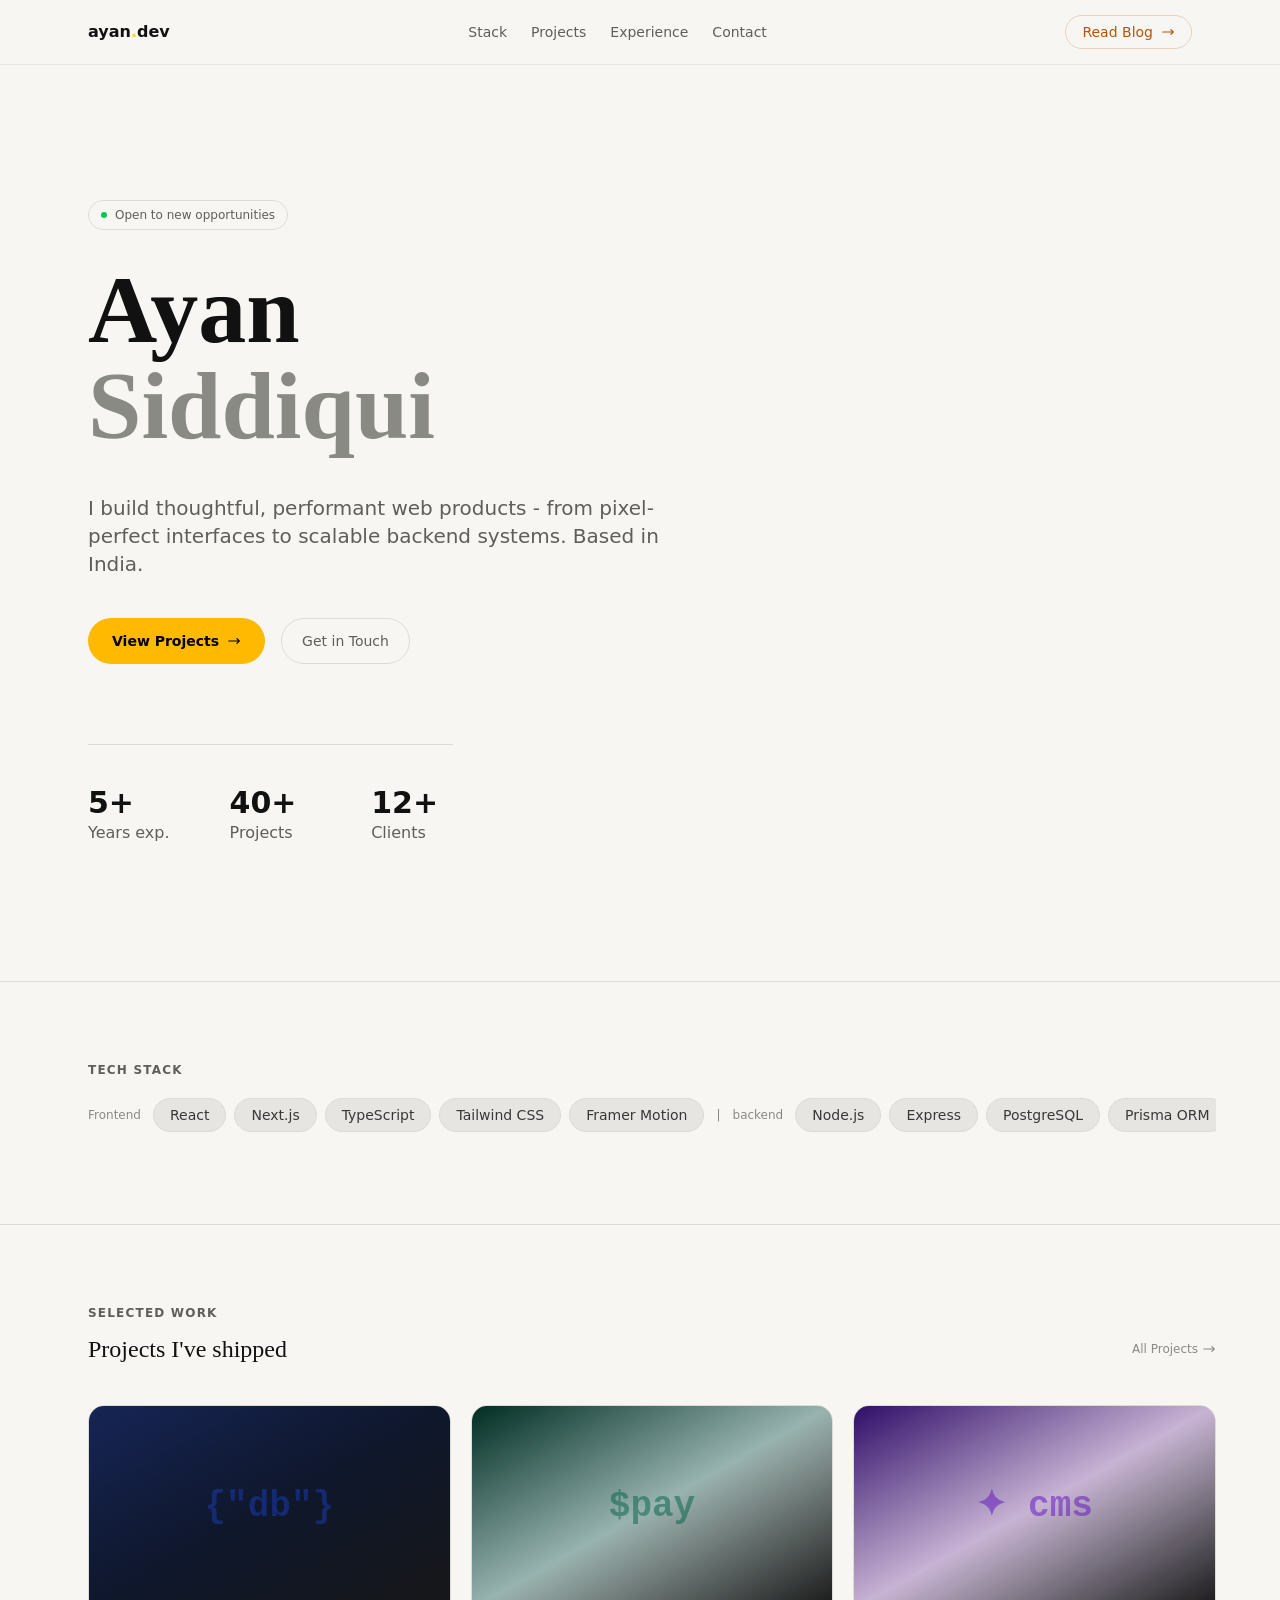
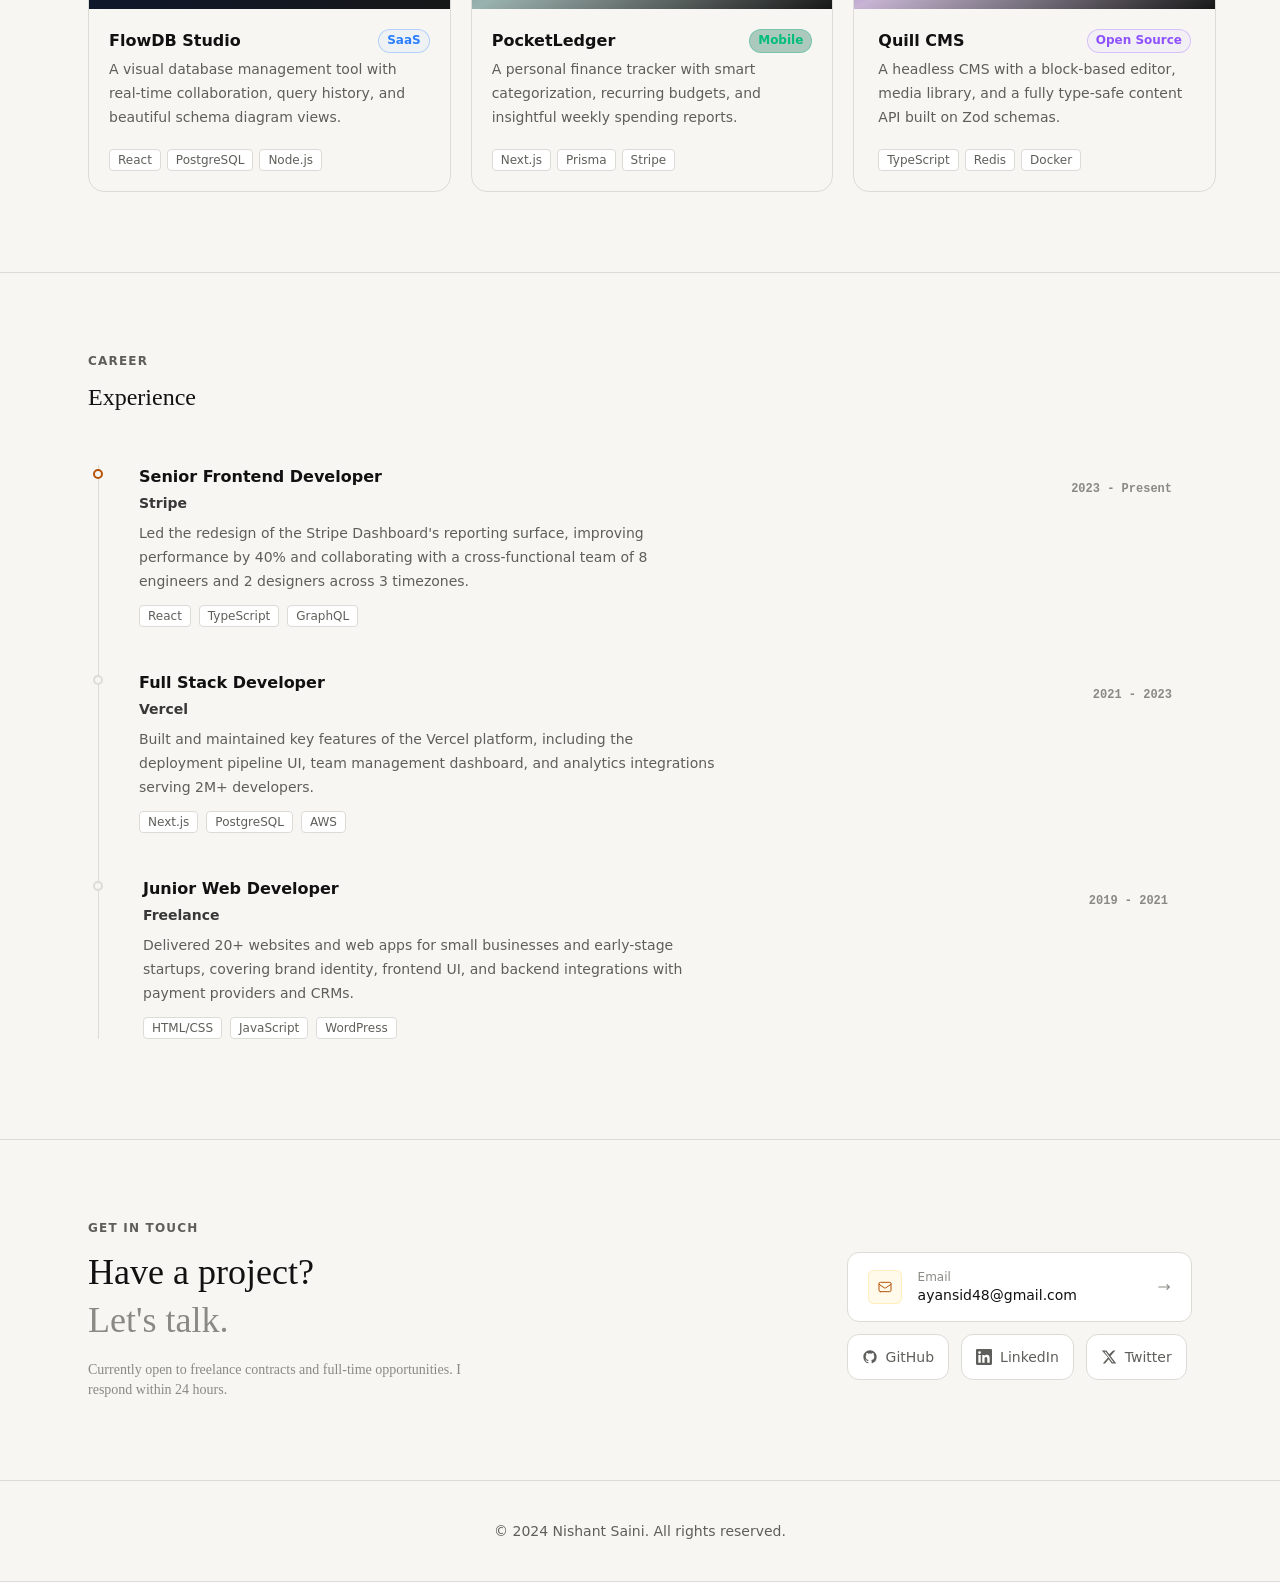
==== index.html @ 6f9b8482 "my first project" ====
<!DOCTYPE html>
<html lang="en">

<head>
    <meta charset="UTF-8">
    <meta name="viewport" content="width=device-width, initial-scale=1.0">
    <title>Ayan Siddiqui - Full Stack Developer</title>
    <link rel="stylesheet" href="output.css">
</head>

<body>
    <header class="border-b border-(--border-subtle) fixed inset-x-0 bg-(--navbar-bg) backdrop-blur-lg z-50">
        <nav class="flex justify-between max-w-6xl mx-auto px-6 items-center h-16">
            <a href="" class="font-bold flex justify-center">ayan<span class="text-amber-300">.</span>dev</a>
            <ul class="hidden md:flex gap-6 items-center text-sm text-(--text-3)">
                <a href="#TechStack" class="cursor-pointer hover:text-(--text-1) transition-all duration-200">Stack</a>
                <a href="#Projects" class="cursor-pointer hover:text-(--text-1) transition-all duration-200">Projects</a>
                <a href="#Experience" class="cursor-pointer hover:text-(--text-1) transition-all duration-200">Experience</a>
                <a href="#Contact" class="cursor-pointer hover:text-(--text-1) transition-all duration-200">Contact</a>
            </ul>
            <a href="blog.html"
                class="flex items-center gap-2 text-(--accent) border border-(--accent-border) px-4 py-1.5 text-sm rounded-full hover:bg-(--accent-dim) hover:border-(--accent) transition-all duration-200">Read
                Blog <svg class="w-3.5 h-3.5" fill="none" stroke="currentColor" viewBox="0 0 24 24">
                    <path stroke-linecap="round" stroke-linejoin="round" stroke-width="2"
                        d="M17 8l4 4m0 0l-4 4m4-4H3" />
                </svg>
            </a>
        </nav>
    </header>

    <section class="min-h-screen pt-16 flex justify-center items-center border-b border-(--border)">
        <div class="max-w-6xl mx-auto flex flex-col items-start w-full px-6 py-34">
            <div
                class="inline-flex items-center gap-2 border border-(--border) rounded-full text-xs px-3 py-1.5 text-(--text-3) mb-8 animate-fade-in-up">
                <span class="inline-block animate-pulse bg-green-500 h-1.5 w-1.5 rounded-full"></span>
                <p>Open to new opportunities</p>
            </div>
            <h1 class="font-serif text-6xl md:text-8xl lg:text-(7rem) mb-10 font-bold animate-fade-in-up-1">
                <p class="text-(--text-1)">Ayan</p>
                <p class="text-(--text-4)">Siddiqui</p>
            </h1>
            <p class="text-(--text-3) text-xl max-w-xl mb-10 animate-fade-in-up-1">I build thoughtful, performant web
                products - from
                pixel-perfect interfaces to scalable backend systems. Based in India.</p>

            <div class="flex gap-4 mb-20 animate-fade-in-up-2">
                <a href=""
                    class="text-black bg-amber-400 rounded-full px-6 py-3 text-sm font-semibold flex gap-2 items-center hover:bg-amber-300 transition-all duration-200">View
                    Projects
                    <svg class="w-3.5 h-3.5" fill="none" stroke="currentColor" viewBox="0 0 24 24">
                        <path stroke-linecap="round" stroke-linejoin="round" stroke-width="2"
                            d="M17 8l4 4m0 0l-4 4m4-4H3" />
                    </svg>
                </a>
                <a href=""
                    class="border border-(--border) text-(--text-3) text-sm px-5 py-3 rounded-full hover:border-white hover:text-(--text-1) transition-all duration-200 ">Get
                    in Touch</a>
            </div>
            <div class="border-t border-(--border) grid grid-cols-3 gap-15 pt-10 animate-fade-in-up-3">
                <div>
                    <p class="font-bold text-3xl ">5+</p>
                    <p class="text-(--text-3)">Years exp.</p>
                </div>
                <div>
                    <p class="font-bold text-3xl ">40+</p>
                    <p class="text-(--text-3)">Projects</p>
                </div>
                <div>
                    <p class="font-bold text-3xl ">12+</p>
                    <p class="text-(--text-3)">Clients</p>
                </div>
            </div>
        </div>
    </section>

    <section id="TechStack" class="py-20 border-b border-(--border)">
        <div class="max-w-6xl mx-auto px-6 overflow-x-auto">
            <p class="text-(--text-3) font-bold tracking-widest text-xs uppercase mb-5">Tech Stack</p>
            <div class="flex gap-3 items-center pb-3">
                <p class="text-xs text-(--text-4)">Frontend</p>
                <div class="flex items-center gap-3">
                    <ul class="flex gap-2 items-center">
                        <li
                            class="border border-(--border) px-4 py-1.5 rounded-full bg-(--border-subtle) text-sm text-(--text-2) hover:text-(--accent) hover:border-(--accent-border) transition-all duration-200 hover:cursor-default">
                            React</li>
                        <li
                            class="border border-(--border) px-4 py-1.5 rounded-full bg-(--border-subtle) text-sm text-(--text-2) hover:text-(--accent) hover:border-(--accent-border) transition-all duration-200 hover:cursor-default">
                            Next.js</li>
                        <li
                            class="border border-(--border) px-4 py-1.5 rounded-full bg-(--border-subtle) text-sm text-(--text-2) hover:text-(--accent) hover:border-(--accent-border) transition-all duration-200 hover:cursor-default">
                            TypeScript</li>
                        <li
                            class="border border-(--border) px-4 py-1.5 rounded-full bg-(--border-subtle) text-sm text-(--text-2) hover:text-(--accent) hover:border-(--accent-border) transition-all duration-200 hover:cursor-default text-nowrap">
                            Tailwind CSS</li>
                        <li
                            class="border border-(--border) px-4 py-1.5 rounded-full bg-(--border-subtle) text-sm text-(--text-2) hover:text-(--accent) hover:border-(--accent-border) transition-all duration-200 hover:cursor-default text-nowrap">
                            Framer Motion</li>
                    </ul>
                    <span class="text-xs text-(--text-4)">|</span>
                    <p class="text-xs text-(--text-4)">backend</p>
                    <ul class="flex gap-2 items-center">
                        <li
                            class="border border-(--border) px-4 py-1.5 rounded-full bg-(--border-subtle) text-sm text-(--text-2) hover:text-(--accent) hover:border-(--accent-border) transition-all duration-200 hover:cursor-default">
                            Node.js</li>
                        <li
                            class="border border-(--border) px-4 py-1.5 rounded-full bg-(--border-subtle) text-sm text-(--text-2) hover:text-(--accent) hover:border-(--accent-border) transition-all duration-200 hover:cursor-default">
                            Express</li>
                        <li
                            class="border border-(--border) px-4 py-1.5 rounded-full bg-(--border-subtle) text-sm text-(--text-2) hover:text-(--accent) hover:border-(--accent-border) transition-all duration-200 hover:cursor-default">
                            PostgreSQL</li>
                        <li
                            class="border border-(--border) px-4 py-1.5 rounded-full bg-(--border-subtle) text-sm text-(--text-2) hover:text-(--accent) hover:border-(--accent-border) transition-all duration-200 hover:cursor-default text-nowrap">
                            Prisma ORM</li>
                        <li
                            class="border border-(--border) px-4 py-1.5 rounded-full bg-(--border-subtle) text-sm text-(--text-2) hover:text-(--accent) hover:border-(--accent-border) transition-all duration-200 hover:cursor-default">
                            Redis</li>
                    </ul>
                    <span class="text-xs text-(--text-4)">|</span>
                    <p class="text-xs text-(--text-4)">DevOps</p>
                    <ul class="flex gap-2 items-center">
                        <li
                            class="border border-(--border) px-4 py-1.5 rounded-full bg-(--border-subtle) text-sm text-(--text-2) hover:text-(--accent) hover:border-(--accent-border) transition-all duration-200 hover:cursor-default">
                            Docker</li>
                        <li
                            class="border border-(--border) px-4 py-1.5 rounded-full bg-(--border-subtle) text-sm text-(--text-2) hover:text-(--accent) hover:border-(--accent-border) transition-all duration-200 hover:cursor-default">
                            AWS</li>
                        <li
                            class="border border-(--border) px-4 py-1.5 rounded-full bg-(--border-subtle) text-sm text-(--text-2) hover:text-(--accent) hover:border-(--accent-border) transition-all duration-200 hover:cursor-default">
                            Vercel</li>
                        <li
                            class="border border-(--border) px-4 py-1.5 rounded-full bg-(--border-subtle) text-sm text-(--text-2) hover:text-(--accent) hover:border-(--accent-border) transition-all duration-200 hover:cursor-default text-nowrap">
                            GitHub CI/CD</li>
                    </ul>
                </div>
            </div>
        </div>
    </section>

    <section id="Projects" class="py-20 border-b border-(--border)">
        <div class="max-w-6xl mx-auto pl-6">
            <h2 class="uppercase text-(--text-3) tracking-widest text-xs font-bold mb-3">Selected Work</h2>
            <div class="flex mb-10 justify-between">
                <p class="font-serif text-2xl">Projects I've shipped</p>
                <a href=""
                    class="flex justify-center items-center gap-1 text-xs text-(--text-4) hover:text-(--accent) transition-all duration-200">All
                    Projects <svg class="w-3.5 h-3.5" fill="none" stroke="currentColor" viewBox="0 0 24 24">
                        <path stroke-linecap="round" stroke-linejoin="round" stroke-width="2"
                            d="M17 8l4 4m0 0l-4 4m4-4H3" />
                    </svg></a>
            </div>
            <div class="grid grid-cols-1 gap-5 md:grid-cols-2 lg:grid-cols-3">
                <article
                    class="border border-(--border) rounded-2xl overflow-hidden group bg-white/2 hover:-translate-y-1.5 transition-all duration-300 hover:border-white/50">
                    <div
                        class="aspect-video flex items-center justify-center text-4xl font-mono bg-linear-to-br from-blue-950 via-slate-900 to-neutral-900 relative">
                        <p class="text-blue-800/50 font-extrabold ">{"db"}</p>
                        <div
                            class="absolute flex items-center justify-center text-nowrap bg-black/0 inset-0 group-hover:bg-black/20 transition-all duration-300">
                            <p
                                class="absolute opacity-0 group-hover:opacity-100 font-sans border border-white/20  rounded-full px-3 py-1.5 text-sm flex items-center justify-center bg-white/10 backdrop-blur-lg transition-all duration-300">
                                View Projects <svg class="w-3.5 h-3.5" fill="none" stroke="currentColor"
                                    viewBox="0 0 24 24">
                                    <path stroke-linecap="round" stroke-linejoin="round" stroke-width="2"
                                        d="M17 8l4 4m0 0l-4 4m4-4H3" />
                                </svg>

                            </p>
                        </div>
                    </div>
                    <div class="px-5 ">
                        <div class="flex justify-between mt-5 mb-1">
                            <h3 class="font-semibold justify-center">FlowDB Studio</h3>
                            <p
                                class="text-xs border border-blue-500/30 rounded-full bg-blue-300/8 text-blue-500 font-semibold px-2 py-0.5 ">
                                SaaS</p>
                        </div>
                        <p class="text-(--text-3) text-sm leading-6">A visual database management tool with real-time
                            collaboration, query history, and beautiful schema diagram views.</p>
                        <div class="flex gap-1.5 mt-5 mb-5">
                            <p class="border border-(--border) text-xs px-2 py-0.5 rounded-sm text-(--text-3) bg-(--surface-solid)">React</p>
                            <p class="border border-(--border) text-xs px-2 py-0.5 rounded-sm text-(--text-3) bg-(--surface-solid)">
                                PostgreSQL</p>
                            <p class="border border-(--border) text-xs px-2 py-0.5 rounded-sm text-(--text-3) bg-(--surface-solid)">Node.js
                            </p>
                        </div>
                    </div>
                </article>

                <article
                    class="border border-(--border) rounded-2xl overflow-hidden group bg-white/2 hover:-translate-y-1.5 transition-all duration-300 hover:border-white/50">
                    <div
                        class="aspect-video flex items-center justify-center text-4xl font-mono bg-linear-to-br from-emerald-950 via-teal-900/40 to-neutral-900 relative">
                        <p class="text-emerald-800/50 font-extrabold ">$pay</p>
                        <div
                            class="absolute flex items-center justify-center text-nowrap bg-black/0 inset-0 group-hover:bg-black/20 transition-all duration-300">
                            <p
                                class="absolute opacity-0 group-hover:opacity-100 font-sans border border-white/20  rounded-full px-3 py-1.5 text-sm flex items-center justify-center bg-white/10 backdrop-blur-lg transition-all duration-300">
                                View Projects <svg class="w-3.5 h-3.5" fill="none" stroke="currentColor"
                                    viewBox="0 0 24 24">
                                    <path stroke-linecap="round" stroke-linejoin="round" stroke-width="2"
                                        d="M17 8l4 4m0 0l-4 4m4-4H3" />
                                </svg>

                            </p>
                        </div>
                    </div>
                    <div class="px-5 ">
                        <div class="flex justify-between mt-5 mb-1">
                            <h3 class="font-semibold">PocketLedger</h3>
                            <p
                                class="text-xs border border-emerald-500/30 rounded-full bg-emerald-800/30 text-emerald-500 font-semibold px-2 py-0.5 ">
                                Mobile</p>
                        </div>
                        <p class="text-(--text-3) text-sm leading-6">A personal finance tracker with smart
                            categorization, recurring budgets, and insightful weekly spending reports.</p>
                        <div class="flex gap-1.5 mt-5 mb-5">
                            <p class="border border-(--border) text-xs px-2 py-0.5 rounded-sm text-(--text-3) bg-(--surface-solid)">Next.js
                            </p>
                            <p class="border border-(--border) text-xs px-2 py-0.5 rounded-sm text-(--text-3) bg-(--surface-solid)">Prisma
                            </p>
                            <p class="border border-(--border) text-xs px-2 py-0.5 rounded-sm text-(--text-3) bg-(--surface-solid)">Stripe
                            </p>
                        </div>
                    </div>
                </article>

                <article
                    class="border border-(--border) rounded-2xl overflow-hidden group bg-white/2 hover:-translate-y-1.5 transition-all duration-300 hover:border-white/50">
                    <div
                        class="aspect-video flex items-center justify-center text-4xl font-mono bg-linear-to-br  from-violet-950 via-purple-900/30 to-neutral-900 relative">
                        <p class="text-violet-800/50 font-extrabold ">✦ cms</p>
                        <div
                            class="absolute flex items-center justify-center text-nowrap bg-black/0 inset-0 group-hover:bg-black/20 transition-all duration-300">
                            <p
                                class="absolute opacity-0 group-hover:opacity-100 font-sans border border-white/20  rounded-full px-3 py-1.5 text-sm flex items-center justify-center bg-white/10 backdrop-blur-lg transition-all duration-300">
                                View Projects <svg class="w-3.5 h-3.5" fill="none" stroke="currentColor"
                                    viewBox="0 0 24 24">
                                    <path stroke-linecap="round" stroke-linejoin="round" stroke-width="2"
                                        d="M17 8l4 4m0 0l-4 4m4-4H3" />
                                </svg>

                            </p>
                        </div>
                    </div>
                    <div class="px-6 ">
                        <div class="flex justify-between mt-5 mb-1">
                            <h3 class="font-semibold">Quill CMS</h3>
                            <p
                                class="text-xs border border-violet-500/30 rounded-full bg-violet-300/8 text-violet-500 font-semibold px-2 py-0.5 ">
                                Open Source</p>
                        </div>
                        <p class="text-(--text-3) text-sm leading-6">A headless CMS with a block-based editor, media
                            library, and a fully type-safe content API built on Zod schemas.</p>
                        <div class="flex gap-1.5 mt-5 mb-5">
                            <p class="border border-(--border) text-xs px-2 py-0.5 rounded-sm text-(--text-3) bg-(--surface-solid)">
                                TypeScript</p>
                            <p class="border border-(--border) text-xs px-2 py-0.5 rounded-sm text-(--text-3) bg-(--surface-solid)">Redis</p>
                            <p class="border border-(--border) text-xs px-2 py-0.5 rounded-sm text-(--text-3) bg-(--surface-solid)">Docker
                            </p>
                        </div>
                    </div>
                </article>
            </div>
        </div>
    </section>

    <section id="Experience" class="py-20 border-b border-(--border)">
        <div class="max-w-6xl mx-auto px-6 ">
            <h2 class="uppercase text-(--text-3) tracking-widest text-xs font-bold mb-3">Career</h2>
            <div class="mb-13">
                <p class="font-serif text-2xl">Experience</p>
            </div>
            <div class="border-l border-(--border) ml-2.5">
                <article class="mb-11 ">

                    <div class="relative">
                        <div
                            class="border-2 border-(--accent) rounded-full h-2.5 w-2.5 absolute -left-1.5 top-1 bg-(--surface)">
                        </div>
                        <div class="px-5 ml-5">
                            <div class="mt-5 mb-1 md:flex justify-between items-center">
                                <div>
                                    <h3 class="font-semibold justify-center mb-1">Senior Frontend Developer</h3>
                                    <p class="text-sm font-semibold mb-1 text-(--text-2)">Stripe</p>
                                </div>
                                <div class="flex justify-between">
                                    <p class="text-xs font-semibold text-(--text-4) font-mono mb-1">2023 - Present</p>
                                </div>
                            </div>
                            <p class="text-(--text-3) text-sm leading-6 max-w-xl">Led the redesign of the Stripe
                                Dashboard's
                                reporting surface, improving performance by 40% and collaborating with a
                                cross-functional
                                team of 8 engineers and 2 designers across 3 timezones.</p>
                            <div class="flex gap-2 mt-3 mb-5">
                                <p class="border border-(--border) text-xs px-2 py-0.5 rounded-sm text-(--text-3) bg-(--surface-solid)">React
                                </p>
                                <p class="border border-(--border) text-xs px-2 py-0.5 rounded-sm text-(--text-3) bg-(--surface-solid)">
                                    TypeScript</p>
                                <p class="border border-(--border) text-xs px-2 py-0.5 rounded-sm text-(--text-3) bg-(--surface-solid)">
                                    GraphQL
                                </p>
                            </div>
                        </div>
                    </div>
                </article>

                <article class="mb-11">
                    <div class="relative">
                        <div
                            class="border-2 border-(--border) rounded-full h-2.5 w-2.5 absolute -left-1.5 top-1 bg-(--surface)">
                        </div>
                        <div class="px-5 ml-5">
                            <div class="mt-5 mb-1 md:flex justify-between items-center">
                                <div>
                                    <h3 class="font-semibold mb-1">Full Stack Developer</h3>
                                    <p class="text-sm font-semibold mb-1 text-(--text-2)">Vercel</p>
                                </div>
                                <div class="flex justify-between">
                                    <p class="text-xs font-semibold text-(--text-4) font-mono mb-1">2021 - 2023</p>
                                </div>
                            </div>
                            <p class="text-(--text-3) text-sm leading-6 max-w-xl">Built and maintained key features of
                                the Vercel
                                platform, including the deployment pipeline UI, team management dashboard, and analytics
                                integrations serving 2M+ developers.</p>
                            <div class="flex gap-2 mt-3 mb-5">
                                <p class="border border-(--border) text-xs px-2 py-0.5 rounded-sm text-(--text-3) bg-(--surface-solid)">
                                    Next.js
                                </p>
                                <p class="border border-(--border) text-xs px-2 py-0.5 rounded-sm text-(--text-3) bg-(--surface-solid)">
                                    PostgreSQL</p>
                                <p class="border border-(--border) text-xs px-2 py-0.5 rounded-sm text-(--text-3) bg-(--surface-solid)">AWS
                                </p>
                            </div>
                        </div>
                    </div>
                </article>

                <article class="">

                    <div class="relative">
                        <div
                            class="border-2 border-(--border) rounded-full h-2.5 w-2.5 absolute -left-1.5 top-1 bg-(--surface)">
                        </div>
                        <div class="px-6 ml-5">
                            <div class="mt-5 mb-1 md:flex justify-between items-center">
                                <div>
                                    <h3 class="font-semibold mb-1">Junior Web Developer</h3>
                                    <p class="text-sm font-semibold mb-1 text-(--text-2)">Freelance</p>
                                </div>
                                <div>
                                    <p class="text-xs font-semibold text-(--text-4) font-mono mb-1">2019 - 2021</p>
                                </div>
                            </div>
                            <p class="text-(--text-3) text-sm leading-6 max-w-xl">Delivered 20+ websites and web apps
                                for small
                                businesses and early-stage startups, covering brand identity, frontend UI, and backend
                                integrations with payment providers and CRMs.</p>
                            <div class="flex gap-2 mt-3 mb-5">
                                <p class="border border-(--border) text-xs px-2 py-0.5 rounded-sm text-(--text-3) bg-(--surface-solid)">
                                    HTML/CSS
                                </p>
                                <p class="border border-(--border) text-xs px-2 py-0.5 rounded-sm text-(--text-3) bg-(--surface-solid)">
                                    JavaScript</p>
                                <p class="border border-(--border) text-xs px-2 py-0.5 rounded-sm text-(--text-3) bg-(--surface-solid)">
                                    WordPress
                                </p>
                            </div>
                        </div>
                    </div>
                </article>
            </div>
        </div>
    </section>

    <footer id="Contact" class="pt-20 pb-7 border-b border-(--border)">
        <div class="max-w-6xl mx-auto px-6 ">
            <h2 class="uppercase text-(--text-3) tracking-widest text-xs font-bold mb-4">Get In Touch</h2>
            <div class="max-w-full md:flex justify-between">
                <div class="mb-13 font-serif text-4xl">
                    <p class="mb-2">Have a project?</p>
                    <p class="text-(--text-4) mb-5">Let's talk.</p>
                    <p class="text-(--text-4) text-sm max-w-sm">Currently open to freelance contracts and full-time
                        opportunities. I respond within 24 hours.</p>
                </div>
                <div>
                    <div
                        class="border border-(--border) inline-block px-5 py-4 rounded-xl hover:cursor-pointer hover:border-(--text-1) group transition-all duration-200 bg-(--surface-solid)">
                        <div class="flex items-center gap-4">
                            <div class="border border-amber-400/20 p-2 rounded-md bg-amber-300/10">
                                <svg class="w-4 h-4 text-(--accent)" fill="none" stroke="currentColor"
                                    viewBox="0 0 24 24">
                                    <path stroke-linecap="round" stroke-linejoin="round" stroke-width="1.5"
                                        d="M3 8l7.89 5.26a2 2 0 002.22 0L21 8M5 19h14a2 2 0 002-2V7a2 2 0 00-2-2H5a2 2 0 00-2 2v10a2 2 0 002 2z" />
                                </svg>

                            </div>
                            <div class="flex gap-20 items-center ">
                                <a href="mailto:ayansid48@gmail.com" class="text-xs text-(--text-4)">Email <p
                                        class=" text-sm group-hover:text-(--accent) transition-all duration-200 text-(--text-1)">
                                        ayansid48@gmail.com </p></a>
                                <p class="group-hover:translate-x-1 transition-all duration-200 text-(--text-4)"><svg
                                        class="w-3.5 h-3.5" fill="none" stroke="currentColor" viewBox="0 0 24 24">
                                        <path stroke-linecap="round" stroke-linejoin="round" stroke-width="2"
                                            d="M17 8l4 4m0 0l-4 4m4-4H3" />
                                    </svg></p>

                            </div>
                        </div>
                    </div>
                    <div class="text-(--text-3) flex gap-3 mt-3">
                        <a href=""
                            class="flex items-center gap-2 border border-(--border) px-3.5 py-3 rounded-xl hover:border-(--text-1) hover:text-(--text-1) text-sm transition-all duration-200 bg-(--surface-solid)"><svg
                                class="w-4 h-4" fill="currentColor" viewBox="0 0 24 24">
                                <path
                                    d="M12 2C6.477 2 2 6.484 2 12.017c0 4.425 2.865 8.18 6.839 9.504.5.092.682-.217.682-.483 0-.237-.008-.868-.013-1.703-2.782.605-3.369-1.343-3.369-1.343-.454-1.158-1.11-1.466-1.11-1.466-.908-.62.069-.608.069-.608 1.003.07 1.531 1.032 1.531 1.032.892 1.53 2.341 1.088 2.91.832.092-.647.35-1.088.636-1.338-2.22-.253-4.555-1.113-4.555-4.951 0-1.093.39-1.988 1.029-2.688-.103-.253-.446-1.272.098-2.65 0 0 .84-.27 2.75 1.026A9.564 9.564 0 0112 6.844c.85.004 1.705.115 2.504.337 1.909-1.296 2.747-1.027 2.747-1.027.546 1.379.202 2.398.1 2.651.64.7 1.028 1.595 1.028 2.688 0 3.848-2.339 4.695-4.566 4.942.359.31.678.921.678 1.856 0 1.338-.012 2.419-.012 2.747 0 .268.18.58.688.482A10.019 10.019 0 0022 12.017C22 6.484 17.522 2 12 2z" />
                            </svg>GitHub</a>
                        <a href=""
                            class="flex items-center gap-2 border border-(--border) px-3.5 py-3 rounded-xl hover:border-(--text-1) hover:text-(--text-1) text-sm transition-all duration-200 bg-(--surface-solid)"><svg
                                class="w-4 h-4" fill="currentColor" viewBox="0 0 24 24">
                                <path
                                    d="M20.447 20.452h-3.554v-5.569c0-1.328-.027-3.037-1.852-3.037-1.853 0-2.136 1.445-2.136 2.939v5.667H9.351V9h3.414v1.561h.046c.477-.9 1.637-1.85 3.37-1.85 3.601 0 4.267 2.37 4.267 5.455v6.286zM5.337 7.433a2.062 2.062 0 01-2.063-2.065 2.064 2.064 0 112.063 2.065zm1.782 13.019H3.555V9h3.564v11.452zM22.225 0H1.771C.792 0 0 .774 0 1.729v20.542C0 23.227.792 24 1.771 24h20.451C23.2 24 24 23.227 24 22.271V1.729C24 .774 23.2 0 22.222 0h.003z" />
                            </svg>LinkedIn</a>
                        <a href=""
                            class="flex items-center gap-2 border border-(--border) px-3.5 py-3 rounded-xl hover:border-(--text-1) hover:text-(--text-1) text-sm transition-all duration-200 bg-(--surface-solid)"><svg
                                class="w-4 h-4" fill="currentColor" viewBox="0 0 24 24">
                                <path
                                    d="M18.244 2.25h3.308l-7.227 8.26 8.502 11.24H16.17l-4.714-6.231-5.401 6.231H2.736l7.73-8.835L1.254 2.25H8.08l4.259 5.63 5.905-5.63zm-1.161 17.52h1.833L7.084 4.126H5.117z" />
                            </svg>Twitter</a>
                    </div>
                </div>
            </div>
        </div>
    </footer>

    <section class="py-10 border-b border-(--border) text-sm text-(--text-3)">
        <p class=" flex items-center justify-center">© 2024 Nishant Saini. All rights reserved.</p>
    </section>
</body>

</html>
---- output.css ----
/*! tailwindcss v4.3.3 | MIT License | https://tailwindcss.com */
@layer properties;
@layer theme, base, components, utilities;
@layer theme {
  :root, :host {
    --font-sans: 'Inter', ui-sans-serif, system-ui, sans-serif;
    --font-serif: 'Playfair Display', ui-serif, Georgia, serif;
    --font-mono: 'JetBrains Mono', ui-monospace, 'Courier New', monospace;
    --color-red-400: oklch(70.4% 0.191 22.216);
    --color-amber-300: oklch(87.9% 0.169 91.605);
    --color-amber-400: oklch(82.8% 0.189 84.429);
    --color-yellow-400: oklch(85.2% 0.199 91.936);
    --color-green-400: oklch(79.2% 0.209 151.711);
    --color-green-500: oklch(72.3% 0.219 149.579);
    --color-emerald-500: oklch(69.6% 0.17 162.48);
    --color-emerald-800: oklch(43.2% 0.095 166.913);
    --color-emerald-950: oklch(26.2% 0.051 172.552);
    --color-teal-900: oklch(38.6% 0.063 188.416);
    --color-blue-300: oklch(80.9% 0.105 251.813);
    --color-blue-400: oklch(70.7% 0.165 254.624);
    --color-blue-500: oklch(62.3% 0.214 259.815);
    --color-blue-800: oklch(42.4% 0.199 265.638);
    --color-blue-950: oklch(28.2% 0.091 267.935);
    --color-violet-300: oklch(81.1% 0.111 293.571);
    --color-violet-500: oklch(60.6% 0.25 292.717);
    --color-violet-800: oklch(43.2% 0.232 292.759);
    --color-violet-950: oklch(28.3% 0.141 291.089);
    --color-purple-400: oklch(71.4% 0.203 305.504);
    --color-purple-900: oklch(38.1% 0.176 304.987);
    --color-slate-900: oklch(20.8% 0.042 265.755);
    --color-neutral-900: oklch(20.5% 0 none);
    --color-black: #000;
    --color-white: #fff;
    --spacing: 0.25rem;
    --container-sm: 24rem;
    --container-xl: 36rem;
    --container-2xl: 42rem;
    --container-6xl: 72rem;
    --text-xs: 0.75rem;
    --text-xs--line-height: calc(1 / 0.75);
    --text-sm: 0.875rem;
    --text-sm--line-height: calc(1.25 / 0.875);
    --text-lg: 1.125rem;
    --text-lg--line-height: calc(1.75 / 1.125);
    --text-xl: 1.25rem;
    --text-xl--line-height: calc(1.75 / 1.25);
    --text-2xl: 1.5rem;
    --text-2xl--line-height: calc(2 / 1.5);
    --text-3xl: 1.875rem;
    --text-3xl--line-height: calc(2.25 / 1.875);
    --text-4xl: 2.25rem;
    --text-4xl--line-height: calc(2.5 / 2.25);
    --text-5xl: 3rem;
    --text-5xl--line-height: 1;
    --text-6xl: 3.75rem;
    --text-6xl--line-height: 1;
    --text-8xl: 6rem;
    --text-8xl--line-height: 1;
    --font-weight-extralight: 200;
    --font-weight-semibold: 600;
    --font-weight-bold: 700;
    --font-weight-extrabold: 800;
    --tracking-tight: -0.025em;
    --tracking-widest: 0.1em;
    --radius-sm: 0.25rem;
    --radius-md: 0.375rem;
    --radius-lg: 0.5rem;
    --radius-xl: 0.75rem;
    --radius-2xl: 1rem;
    --animate-pulse: pulse 2s cubic-bezier(0.4, 0, 0.6, 1) infinite;
    --blur-lg: 16px;
    --aspect-video: 16 / 9;
    --default-transition-duration: 150ms;
    --default-transition-timing-function: cubic-bezier(0.4, 0, 0.2, 1);
    --default-font-family: var(--font-sans);
    --default-mono-font-family: var(--font-mono);
  }
}
@layer base {
  *, ::after, ::before, ::backdrop, ::file-selector-button {
    box-sizing: border-box;
    margin: 0;
    padding: 0;
    border: 0 solid;
  }
  html, :host {
    line-height: 1.5;
    -webkit-text-size-adjust: 100%;
    tab-size: 4;
    font-family: var(--default-font-family, -apple-system, BlinkMacSystemFont, "Segoe UI", Roboto, "Helvetica Neue", "Noto Sans", Arial, sans-serif, "Apple Color Emoji", "Segoe UI Emoji", "Segoe UI Symbol", "Noto Color Emoji");
    font-feature-settings: var(--default-font-feature-settings, normal);
    font-variation-settings: var(--default-font-variation-settings, normal);
    -webkit-tap-highlight-color: transparent;
  }
  hr {
    height: 0;
    color: inherit;
    border-top-width: 1px;
  }
  abbr:where([title]) {
    -webkit-text-decoration: underline dotted;
    text-decoration: underline dotted;
  }
  h1, h2, h3, h4, h5, h6 {
    font-size: inherit;
    font-weight: inherit;
  }
  a {
    color: inherit;
    -webkit-text-decoration: inherit;
    text-decoration: inherit;
  }
  b, strong {
    font-weight: bolder;
  }
  code, kbd, samp, pre {
    font-family: var(--default-mono-font-family, ui-monospace, SFMono-Regular, Menlo, Monaco, Consolas, "Liberation Mono", "Courier New", monospace);
    font-feature-settings: var(--default-mono-font-feature-settings, normal);
    font-variation-settings: var(--default-mono-font-variation-settings, normal);
    font-size: 1em;
  }
  small {
    font-size: 80%;
  }
  sub, sup {
    font-size: 75%;
    line-height: 0;
    position: relative;
    vertical-align: baseline;
  }
  sub {
    bottom: -0.25em;
  }
  sup {
    top: -0.5em;
  }
  table {
    text-indent: 0;
    border-color: inherit;
    border-collapse: collapse;
  }
  :-moz-focusring:where(:not(iframe)) {
    outline: auto;
  }
  progress {
    vertical-align: baseline;
  }
  summary {
    display: list-item;
  }
  ol, ul, menu {
    list-style: none;
  }
  img, svg, video, canvas, audio, iframe, embed, object {
    display: block;
    vertical-align: middle;
  }
  img, video {
    max-width: 100%;
    height: auto;
  }
  button, input, select, optgroup, textarea, ::file-selector-button {
    font: inherit;
    font-feature-settings: inherit;
    font-variation-settings: inherit;
    letter-spacing: inherit;
    color: inherit;
    border-radius: 0;
    background-color: transparent;
    opacity: 1;
  }
  :where(select:is([multiple], [size])) optgroup {
    font-weight: bolder;
  }
  :where(select:is([multiple], [size])) optgroup option {
    padding-inline-start: 20px;
  }
  ::file-selector-button {
    margin-inline-end: 4px;
  }
  ::placeholder {
    opacity: 1;
  }
  @supports (not (-webkit-appearance: -apple-pay-button))  or (contain-intrinsic-size: 1px) {
    ::placeholder {
      color: currentcolor;
      @supports (color: color-mix(in lab, red, red)) {
        color: color-mix(in oklab, currentcolor 50%, transparent);
      }
    }
  }
  textarea {
    resize: vertical;
  }
  ::-webkit-search-decoration {
    -webkit-appearance: none;
  }
  ::-webkit-date-and-time-value {
    min-height: 1lh;
    text-align: inherit;
  }
  ::-webkit-datetime-edit {
    display: inline-flex;
  }
  ::-webkit-datetime-edit-fields-wrapper {
    padding: 0;
  }
  ::-webkit-datetime-edit, ::-webkit-datetime-edit-year-field, ::-webkit-datetime-edit-month-field, ::-webkit-datetime-edit-day-field, ::-webkit-datetime-edit-hour-field, ::-webkit-datetime-edit-minute-field, ::-webkit-datetime-edit-second-field, ::-webkit-datetime-edit-millisecond-field, ::-webkit-datetime-edit-meridiem-field {
    padding-block: 0;
  }
  ::-webkit-calendar-picker-indicator {
    line-height: 1;
  }
  :-moz-ui-invalid {
    box-shadow: none;
  }
  button, input:where([type="button"], [type="reset"], [type="submit"]), ::file-selector-button {
    appearance: button;
  }
  ::-webkit-inner-spin-button, ::-webkit-outer-spin-button {
    height: auto;
  }
  [hidden]:where(:not([hidden="until-found"])) {
    display: none !important;
  }
}
@layer utilities {
  .absolute {
    position: absolute;
  }
  .fixed {
    position: fixed;
  }
  .relative {
    position: relative;
  }
  .static {
    position: static;
  }
  .sticky {
    position: sticky;
  }
  .inset-0 {
    inset: 0px;
  }
  .inset-x-0 {
    inset-inline: 0px;
  }
  .top-1 {
    top: var(--spacing);
  }
  .top-24 {
    top: calc(var(--spacing) * 24);
  }
  .-left-1\.5 {
    left: calc(var(--spacing) * -1.5);
  }
  .z-50 {
    z-index: 50;
  }
  .container {
    width: 100%;
    @media (width >= 40rem) {
      max-width: 40rem;
    }
    @media (width >= 48rem) {
      max-width: 48rem;
    }
    @media (width >= 64rem) {
      max-width: 64rem;
    }
    @media (width >= 80rem) {
      max-width: 80rem;
    }
    @media (width >= 96rem) {
      max-width: 96rem;
    }
  }
  .mx-auto {
    margin-inline: auto;
  }
  .mt-1 {
    margin-top: var(--spacing);
  }
  .mt-3 {
    margin-top: calc(var(--spacing) * 3);
  }
  .mt-4 {
    margin-top: calc(var(--spacing) * 4);
  }
  .mt-5 {
    margin-top: calc(var(--spacing) * 5);
  }
  .mt-7 {
    margin-top: calc(var(--spacing) * 7);
  }
  .mt-8 {
    margin-top: calc(var(--spacing) * 8);
  }
  .mt-12 {
    margin-top: calc(var(--spacing) * 12);
  }
  .mt-15 {
    margin-top: calc(var(--spacing) * 15);
  }
  .mb-1 {
    margin-bottom: var(--spacing);
  }
  .mb-2 {
    margin-bottom: calc(var(--spacing) * 2);
  }
  .mb-3 {
    margin-bottom: calc(var(--spacing) * 3);
  }
  .mb-4 {
    margin-bottom: calc(var(--spacing) * 4);
  }
  .mb-5 {
    margin-bottom: calc(var(--spacing) * 5);
  }
  .mb-8 {
    margin-bottom: calc(var(--spacing) * 8);
  }
  .mb-10 {
    margin-bottom: calc(var(--spacing) * 10);
  }
  .mb-11 {
    margin-bottom: calc(var(--spacing) * 11);
  }
  .mb-12 {
    margin-bottom: calc(var(--spacing) * 12);
  }
  .mb-13 {
    margin-bottom: calc(var(--spacing) * 13);
  }
  .mb-20 {
    margin-bottom: calc(var(--spacing) * 20);
  }
  .ml-2\.5 {
    margin-left: calc(var(--spacing) * 2.5);
  }
  .ml-5 {
    margin-left: calc(var(--spacing) * 5);
  }
  .ml-6 {
    margin-left: calc(var(--spacing) * 6);
  }
  .block {
    display: block;
  }
  .contents {
    display: contents;
  }
  .flex {
    display: flex;
  }
  .grid {
    display: grid;
  }
  .hidden {
    display: none;
  }
  .inline-block {
    display: inline-block;
  }
  .inline-flex {
    display: inline-flex;
  }
  .aspect-video {
    aspect-ratio: var(--aspect-video);
  }
  .h-1 {
    height: var(--spacing);
  }
  .h-1\.5 {
    height: calc(var(--spacing) * 1.5);
  }
  .h-2 {
    height: calc(var(--spacing) * 2);
  }
  .h-2\.5 {
    height: calc(var(--spacing) * 2.5);
  }
  .h-3\.5 {
    height: calc(var(--spacing) * 3.5);
  }
  .h-4 {
    height: calc(var(--spacing) * 4);
  }
  .h-16 {
    height: calc(var(--spacing) * 16);
  }
  .max-h-max {
    max-height: max-content;
  }
  .min-h-screen {
    min-height: 100vh;
  }
  .w-1 {
    width: var(--spacing);
  }
  .w-1\.5 {
    width: calc(var(--spacing) * 1.5);
  }
  .w-2 {
    width: calc(var(--spacing) * 2);
  }
  .w-2\.5 {
    width: calc(var(--spacing) * 2.5);
  }
  .w-3\.5 {
    width: calc(var(--spacing) * 3.5);
  }
  .w-4 {
    width: calc(var(--spacing) * 4);
  }
  .w-full {
    width: 100%;
  }
  .max-w-2xl {
    max-width: var(--container-2xl);
  }
  .max-w-6xl {
    max-width: var(--container-6xl);
  }
  .max-w-full {
    max-width: 100%;
  }
  .max-w-sm {
    max-width: var(--container-sm);
  }
  .max-w-xl {
    max-width: var(--container-xl);
  }
  .flex-1 {
    flex: 1;
  }
  .rotate-180 {
    rotate: 180deg;
  }
  .animate-pulse {
    animation: var(--animate-pulse);
  }
  .cursor-pointer {
    cursor: pointer;
  }
  .grid-cols-1 {
    grid-template-columns: repeat(1, minmax(0, 1fr));
  }
  .grid-cols-3 {
    grid-template-columns: repeat(3, minmax(0, 1fr));
  }
  .flex-col {
    flex-direction: column;
  }
  .items-center {
    align-items: center;
  }
  .items-start {
    align-items: flex-start;
  }
  .justify-between {
    justify-content: space-between;
  }
  .justify-center {
    justify-content: center;
  }
  .gap-1 {
    gap: var(--spacing);
  }
  .gap-1\.5 {
    gap: calc(var(--spacing) * 1.5);
  }
  .gap-2 {
    gap: calc(var(--spacing) * 2);
  }
  .gap-3 {
    gap: calc(var(--spacing) * 3);
  }
  .gap-4 {
    gap: calc(var(--spacing) * 4);
  }
  .gap-5 {
    gap: calc(var(--spacing) * 5);
  }
  .gap-6 {
    gap: calc(var(--spacing) * 6);
  }
  .gap-15 {
    gap: calc(var(--spacing) * 15);
  }
  .gap-20 {
    gap: calc(var(--spacing) * 20);
  }
  .gap-31 {
    gap: calc(var(--spacing) * 31);
  }
  .overflow-hidden {
    overflow: hidden;
  }
  .overflow-x-auto {
    overflow-x: auto;
  }
  .rounded-2xl {
    border-radius: var(--radius-2xl);
  }
  .rounded-full {
    border-radius: calc(infinity * 1px);
  }
  .rounded-lg {
    border-radius: var(--radius-lg);
  }
  .rounded-md {
    border-radius: var(--radius-md);
  }
  .rounded-sm {
    border-radius: var(--radius-sm);
  }
  .rounded-xl {
    border-radius: var(--radius-xl);
  }
  .border {
    border-style: var(--tw-border-style);
    border-width: 1px;
  }
  .border-2 {
    border-style: var(--tw-border-style);
    border-width: 2px;
  }
  .border-t {
    border-top-style: var(--tw-border-style);
    border-top-width: 1px;
  }
  .border-b {
    border-bottom-style: var(--tw-border-style);
    border-bottom-width: 1px;
  }
  .border-l {
    border-left-style: var(--tw-border-style);
    border-left-width: 1px;
  }
  .border-l-2 {
    border-left-style: var(--tw-border-style);
    border-left-width: 2px;
  }
  .border-\(--accent\) {
    border-color: var(--accent);
  }
  .border-\(--accent-border\) {
    border-color: var(--accent-border);
  }
  .border-\(--border\) {
    border-color: var(--border);
  }
  .border-\(--border-subtle\) {
    border-color: var(--border-subtle);
  }
  .border-amber-400\/20 {
    border-color: color-mix(in srgb, oklch(82.8% 0.189 84.429) 20%, transparent);
    @supports (color: color-mix(in lab, red, red)) {
      border-color: color-mix(in oklab, var(--color-amber-400) 20%, transparent);
    }
  }
  .border-amber-400\/40 {
    border-color: color-mix(in srgb, oklch(82.8% 0.189 84.429) 40%, transparent);
    @supports (color: color-mix(in lab, red, red)) {
      border-color: color-mix(in oklab, var(--color-amber-400) 40%, transparent);
    }
  }
  .border-blue-500\/30 {
    border-color: color-mix(in srgb, oklch(62.3% 0.214 259.815) 30%, transparent);
    @supports (color: color-mix(in lab, red, red)) {
      border-color: color-mix(in oklab, var(--color-blue-500) 30%, transparent);
    }
  }
  .border-emerald-500\/30 {
    border-color: color-mix(in srgb, oklch(69.6% 0.17 162.48) 30%, transparent);
    @supports (color: color-mix(in lab, red, red)) {
      border-color: color-mix(in oklab, var(--color-emerald-500) 30%, transparent);
    }
  }
  .border-violet-500\/30 {
    border-color: color-mix(in srgb, oklch(60.6% 0.25 292.717) 30%, transparent);
    @supports (color: color-mix(in lab, red, red)) {
      border-color: color-mix(in oklab, var(--color-violet-500) 30%, transparent);
    }
  }
  .border-white\/20 {
    border-color: color-mix(in srgb, #fff 20%, transparent);
    @supports (color: color-mix(in lab, red, red)) {
      border-color: color-mix(in oklab, var(--color-white) 20%, transparent);
    }
  }
  .border-yellow-400\/20 {
    border-color: color-mix(in srgb, oklch(85.2% 0.199 91.936) 20%, transparent);
    @supports (color: color-mix(in lab, red, red)) {
      border-color: color-mix(in oklab, var(--color-yellow-400) 20%, transparent);
    }
  }
  .border-yellow-400\/40 {
    border-color: color-mix(in srgb, oklch(85.2% 0.199 91.936) 40%, transparent);
    @supports (color: color-mix(in lab, red, red)) {
      border-color: color-mix(in oklab, var(--color-yellow-400) 40%, transparent);
    }
  }
  .bg-\(--border-subtle\) {
    background-color: var(--border-subtle);
  }
  .bg-\(--navbar-bg\) {
    background-color: var(--navbar-bg);
  }
  .bg-\(--surface\) {
    background-color: var(--surface);
  }
  .bg-\(--surface-solid\) {
    background-color: var(--surface-solid);
  }
  .bg-\(--text-4\) {
    background-color: var(--text-4);
  }
  .bg-amber-300\/10 {
    background-color: color-mix(in srgb, oklch(87.9% 0.169 91.605) 10%, transparent);
    @supports (color: color-mix(in lab, red, red)) {
      background-color: color-mix(in oklab, var(--color-amber-300) 10%, transparent);
    }
  }
  .bg-amber-400 {
    background-color: var(--color-amber-400);
  }
  .bg-amber-400\/10 {
    background-color: color-mix(in srgb, oklch(82.8% 0.189 84.429) 10%, transparent);
    @supports (color: color-mix(in lab, red, red)) {
      background-color: color-mix(in oklab, var(--color-amber-400) 10%, transparent);
    }
  }
  .bg-black\/0 {
    background-color: color-mix(in srgb, #000 0%, transparent);
    @supports (color: color-mix(in lab, red, red)) {
      background-color: color-mix(in oklab, var(--color-black) 0%, transparent);
    }
  }
  .bg-blue-300\/8 {
    background-color: color-mix(in srgb, oklch(80.9% 0.105 251.813) 8%, transparent);
    @supports (color: color-mix(in lab, red, red)) {
      background-color: color-mix(in oklab, var(--color-blue-300) 8%, transparent);
    }
  }
  .bg-blue-400 {
    background-color: var(--color-blue-400);
  }
  .bg-emerald-800\/30 {
    background-color: color-mix(in srgb, oklch(43.2% 0.095 166.913) 30%, transparent);
    @supports (color: color-mix(in lab, red, red)) {
      background-color: color-mix(in oklab, var(--color-emerald-800) 30%, transparent);
    }
  }
  .bg-green-400 {
    background-color: var(--color-green-400);
  }
  .bg-green-500 {
    background-color: var(--color-green-500);
  }
  .bg-purple-400 {
    background-color: var(--color-purple-400);
  }
  .bg-red-400 {
    background-color: var(--color-red-400);
  }
  .bg-violet-300\/8 {
    background-color: color-mix(in srgb, oklch(81.1% 0.111 293.571) 8%, transparent);
    @supports (color: color-mix(in lab, red, red)) {
      background-color: color-mix(in oklab, var(--color-violet-300) 8%, transparent);
    }
  }
  .bg-white\/2 {
    background-color: color-mix(in srgb, #fff 2%, transparent);
    @supports (color: color-mix(in lab, red, red)) {
      background-color: color-mix(in oklab, var(--color-white) 2%, transparent);
    }
  }
  .bg-white\/10 {
    background-color: color-mix(in srgb, #fff 10%, transparent);
    @supports (color: color-mix(in lab, red, red)) {
      background-color: color-mix(in oklab, var(--color-white) 10%, transparent);
    }
  }
  .bg-yellow-400 {
    background-color: var(--color-yellow-400);
  }
  .bg-yellow-400\/10 {
    background-color: color-mix(in srgb, oklch(85.2% 0.199 91.936) 10%, transparent);
    @supports (color: color-mix(in lab, red, red)) {
      background-color: color-mix(in oklab, var(--color-yellow-400) 10%, transparent);
    }
  }
  .bg-linear-to-br {
    --tw-gradient-position: to bottom right;
    @supports (background-image: linear-gradient(in lab, red, red)) {
      --tw-gradient-position: to bottom right in oklab;
    }
    background-image: linear-gradient(var(--tw-gradient-stops));
  }
  .from-blue-950 {
    --tw-gradient-from: var(--color-blue-950);
    --tw-gradient-stops: var(--tw-gradient-via-stops, var(--tw-gradient-position), var(--tw-gradient-from) var(--tw-gradient-from-position), var(--tw-gradient-to) var(--tw-gradient-to-position));
  }
  .from-emerald-950 {
    --tw-gradient-from: var(--color-emerald-950);
    --tw-gradient-stops: var(--tw-gradient-via-stops, var(--tw-gradient-position), var(--tw-gradient-from) var(--tw-gradient-from-position), var(--tw-gradient-to) var(--tw-gradient-to-position));
  }
  .from-violet-950 {
    --tw-gradient-from: var(--color-violet-950);
    --tw-gradient-stops: var(--tw-gradient-via-stops, var(--tw-gradient-position), var(--tw-gradient-from) var(--tw-gradient-from-position), var(--tw-gradient-to) var(--tw-gradient-to-position));
  }
  .via-purple-900\/30 {
    --tw-gradient-via: color-mix(in srgb, oklch(38.1% 0.176 304.987) 30%, transparent);
    @supports (color: color-mix(in lab, red, red)) {
      --tw-gradient-via: color-mix(in oklab, var(--color-purple-900) 30%, transparent);
    }
    --tw-gradient-via-stops: var(--tw-gradient-position), var(--tw-gradient-from) var(--tw-gradient-from-position), var(--tw-gradient-via) var(--tw-gradient-via-position), var(--tw-gradient-to) var(--tw-gradient-to-position);
    --tw-gradient-stops: var(--tw-gradient-via-stops);
  }
  .via-slate-900 {
    --tw-gradient-via: var(--color-slate-900);
    --tw-gradient-via-stops: var(--tw-gradient-position), var(--tw-gradient-from) var(--tw-gradient-from-position), var(--tw-gradient-via) var(--tw-gradient-via-position), var(--tw-gradient-to) var(--tw-gradient-to-position);
    --tw-gradient-stops: var(--tw-gradient-via-stops);
  }
  .via-teal-900\/40 {
    --tw-gradient-via: color-mix(in srgb, oklch(38.6% 0.063 188.416) 40%, transparent);
    @supports (color: color-mix(in lab, red, red)) {
      --tw-gradient-via: color-mix(in oklab, var(--color-teal-900) 40%, transparent);
    }
    --tw-gradient-via-stops: var(--tw-gradient-position), var(--tw-gradient-from) var(--tw-gradient-from-position), var(--tw-gradient-via) var(--tw-gradient-via-position), var(--tw-gradient-to) var(--tw-gradient-to-position);
    --tw-gradient-stops: var(--tw-gradient-via-stops);
  }
  .to-neutral-900 {
    --tw-gradient-to: var(--color-neutral-900);
    --tw-gradient-stops: var(--tw-gradient-via-stops, var(--tw-gradient-position), var(--tw-gradient-from) var(--tw-gradient-from-position), var(--tw-gradient-to) var(--tw-gradient-to-position));
  }
  .p-2 {
    padding: calc(var(--spacing) * 2);
  }
  .px-2 {
    padding-inline: calc(var(--spacing) * 2);
  }
  .px-2\.5 {
    padding-inline: calc(var(--spacing) * 2.5);
  }
  .px-3 {
    padding-inline: calc(var(--spacing) * 3);
  }
  .px-3\.5 {
    padding-inline: calc(var(--spacing) * 3.5);
  }
  .px-4 {
    padding-inline: calc(var(--spacing) * 4);
  }
  .px-5 {
    padding-inline: calc(var(--spacing) * 5);
  }
  .px-6 {
    padding-inline: calc(var(--spacing) * 6);
  }
  .py-0\.5 {
    padding-block: calc(var(--spacing) * 0.5);
  }
  .py-1 {
    padding-block: var(--spacing);
  }
  .py-1\.5 {
    padding-block: calc(var(--spacing) * 1.5);
  }
  .py-2 {
    padding-block: calc(var(--spacing) * 2);
  }
  .py-3 {
    padding-block: calc(var(--spacing) * 3);
  }
  .py-4 {
    padding-block: calc(var(--spacing) * 4);
  }
  .py-5 {
    padding-block: calc(var(--spacing) * 5);
  }
  .py-6 {
    padding-block: calc(var(--spacing) * 6);
  }
  .py-8 {
    padding-block: calc(var(--spacing) * 8);
  }
  .py-10 {
    padding-block: calc(var(--spacing) * 10);
  }
  .py-12 {
    padding-block: calc(var(--spacing) * 12);
  }
  .py-20 {
    padding-block: calc(var(--spacing) * 20);
  }
  .py-34 {
    padding-block: calc(var(--spacing) * 34);
  }
  .pt-1 {
    padding-top: var(--spacing);
  }
  .pt-3 {
    padding-top: calc(var(--spacing) * 3);
  }
  .pt-4 {
    padding-top: calc(var(--spacing) * 4);
  }
  .pt-6 {
    padding-top: calc(var(--spacing) * 6);
  }
  .pt-7 {
    padding-top: calc(var(--spacing) * 7);
  }
  .pt-8 {
    padding-top: calc(var(--spacing) * 8);
  }
  .pt-10 {
    padding-top: calc(var(--spacing) * 10);
  }
  .pt-13 {
    padding-top: calc(var(--spacing) * 13);
  }
  .pt-16 {
    padding-top: calc(var(--spacing) * 16);
  }
  .pt-20 {
    padding-top: calc(var(--spacing) * 20);
  }
  .pt-32 {
    padding-top: calc(var(--spacing) * 32);
  }
  .pb-0\.5 {
    padding-bottom: calc(var(--spacing) * 0.5);
  }
  .pb-1 {
    padding-bottom: var(--spacing);
  }
  .pb-2 {
    padding-bottom: calc(var(--spacing) * 2);
  }
  .pb-3 {
    padding-bottom: calc(var(--spacing) * 3);
  }
  .pb-7 {
    padding-bottom: calc(var(--spacing) * 7);
  }
  .pl-6 {
    padding-left: calc(var(--spacing) * 6);
  }
  .font-mono {
    font-family: var(--font-mono);
  }
  .font-sans {
    font-family: var(--font-sans);
  }
  .font-serif {
    font-family: var(--font-serif);
  }
  .text-2xl {
    font-size: var(--text-2xl);
    line-height: var(--tw-leading, var(--text-2xl--line-height));
  }
  .text-3xl {
    font-size: var(--text-3xl);
    line-height: var(--tw-leading, var(--text-3xl--line-height));
  }
  .text-4xl {
    font-size: var(--text-4xl);
    line-height: var(--tw-leading, var(--text-4xl--line-height));
  }
  .text-6xl {
    font-size: var(--text-6xl);
    line-height: var(--tw-leading, var(--text-6xl--line-height));
  }
  .text-lg {
    font-size: var(--text-lg);
    line-height: var(--tw-leading, var(--text-lg--line-height));
  }
  .text-sm {
    font-size: var(--text-sm);
    line-height: var(--tw-leading, var(--text-sm--line-height));
  }
  .text-xl {
    font-size: var(--text-xl);
    line-height: var(--tw-leading, var(--text-xl--line-height));
  }
  .text-xs {
    font-size: var(--text-xs);
    line-height: var(--tw-leading, var(--text-xs--line-height));
  }
  .leading-5 {
    --tw-leading: calc(var(--spacing) * 5);
    line-height: calc(var(--spacing) * 5);
  }
  .leading-6 {
    --tw-leading: calc(var(--spacing) * 6);
    line-height: calc(var(--spacing) * 6);
  }
  .leading-7 {
    --tw-leading: calc(var(--spacing) * 7);
    line-height: calc(var(--spacing) * 7);
  }
  .leading-8 {
    --tw-leading: calc(var(--spacing) * 8);
    line-height: calc(var(--spacing) * 8);
  }
  .font-bold {
    --tw-font-weight: var(--font-weight-bold);
    font-weight: var(--font-weight-bold);
  }
  .font-extrabold {
    --tw-font-weight: var(--font-weight-extrabold);
    font-weight: var(--font-weight-extrabold);
  }
  .font-extralight {
    --tw-font-weight: var(--font-weight-extralight);
    font-weight: var(--font-weight-extralight);
  }
  .font-semibold {
    --tw-font-weight: var(--font-weight-semibold);
    font-weight: var(--font-weight-semibold);
  }
  .tracking-tight {
    --tw-tracking: var(--tracking-tight);
    letter-spacing: var(--tracking-tight);
  }
  .tracking-widest {
    --tw-tracking: var(--tracking-widest);
    letter-spacing: var(--tracking-widest);
  }
  .text-nowrap {
    text-wrap: nowrap;
  }
  .text-\(--accent\) {
    color: var(--accent);
  }
  .text-\(--text-1\) {
    color: var(--text-1);
  }
  .text-\(--text-2\) {
    color: var(--text-2);
  }
  .text-\(--text-3\) {
    color: var(--text-3);
  }
  .text-\(--text-4\) {
    color: var(--text-4);
  }
  .text-amber-300 {
    color: var(--color-amber-300);
  }
  .text-black {
    color: var(--color-black);
  }
  .text-blue-500 {
    color: var(--color-blue-500);
  }
  .text-blue-800\/50 {
    color: color-mix(in srgb, oklch(42.4% 0.199 265.638) 50%, transparent);
    @supports (color: color-mix(in lab, red, red)) {
      color: color-mix(in oklab, var(--color-blue-800) 50%, transparent);
    }
  }
  .text-emerald-500 {
    color: var(--color-emerald-500);
  }
  .text-emerald-800\/50 {
    color: color-mix(in srgb, oklch(43.2% 0.095 166.913) 50%, transparent);
    @supports (color: color-mix(in lab, red, red)) {
      color: color-mix(in oklab, var(--color-emerald-800) 50%, transparent);
    }
  }
  .text-violet-500 {
    color: var(--color-violet-500);
  }
  .text-violet-800\/50 {
    color: color-mix(in srgb, oklch(43.2% 0.232 292.759) 50%, transparent);
    @supports (color: color-mix(in lab, red, red)) {
      color: color-mix(in oklab, var(--color-violet-800) 50%, transparent);
    }
  }
  .text-yellow-400\/80 {
    color: color-mix(in srgb, oklch(85.2% 0.199 91.936) 80%, transparent);
    @supports (color: color-mix(in lab, red, red)) {
      color: color-mix(in oklab, var(--color-yellow-400) 80%, transparent);
    }
  }
  .uppercase {
    text-transform: uppercase;
  }
  .italic {
    font-style: italic;
  }
  .opacity-0 {
    opacity: 0%;
  }
  .backdrop-blur-lg {
    --tw-backdrop-blur: blur(var(--blur-lg));
    -webkit-backdrop-filter: var(--tw-backdrop-blur,) var(--tw-backdrop-brightness,) var(--tw-backdrop-contrast,) var(--tw-backdrop-grayscale,) var(--tw-backdrop-hue-rotate,) var(--tw-backdrop-invert,) var(--tw-backdrop-opacity,) var(--tw-backdrop-saturate,) var(--tw-backdrop-sepia,);
    backdrop-filter: var(--tw-backdrop-blur,) var(--tw-backdrop-brightness,) var(--tw-backdrop-contrast,) var(--tw-backdrop-grayscale,) var(--tw-backdrop-hue-rotate,) var(--tw-backdrop-invert,) var(--tw-backdrop-opacity,) var(--tw-backdrop-saturate,) var(--tw-backdrop-sepia,);
  }
  .transition-all {
    transition-property: all;
    transition-timing-function: var(--tw-ease, var(--default-transition-timing-function));
    transition-duration: var(--tw-duration, var(--default-transition-duration));
  }
  .duration-200 {
    --tw-duration: 200ms;
    transition-duration: 200ms;
  }
  .duration-300 {
    --tw-duration: 300ms;
    transition-duration: 300ms;
  }
  @media (hover: hover) {
    .group-hover\:translate-x-1:is(:where(.group):hover *) {
      --tw-translate-x: var(--spacing);
      translate: var(--tw-translate-x) var(--tw-translate-y);
    }
    .group-hover\:bg-black\/20:is(:where(.group):hover *) {
      background-color: color-mix(in srgb, #000 20%, transparent);
    }
    @supports (color: color-mix(in lab, red, red)) {
      .group-hover\:bg-black\/20:is(:where(.group):hover *) {
        background-color: color-mix(in oklab, var(--color-black) 20%, transparent);
      }
    }
    .group-hover\:text-\(--accent\):is(:where(.group):hover *) {
      color: var(--accent);
    }
    .group-hover\:opacity-100:is(:where(.group):hover *) {
      opacity: 100%;
    }
    .hover\:-translate-y-1\.5:hover {
      --tw-translate-y: calc(var(--spacing) * -1.5);
      translate: var(--tw-translate-x) var(--tw-translate-y);
    }
    .hover\:cursor-default:hover {
      cursor: default;
    }
    .hover\:cursor-pointer:hover {
      cursor: pointer;
    }
    .hover\:border-\(--accent\):hover {
      border-color: var(--accent);
    }
    .hover\:border-\(--accent-border\):hover {
      border-color: var(--accent-border);
    }
    .hover\:border-\(--text-1\):hover {
      border-color: var(--text-1);
    }
    .hover\:border-white:hover {
      border-color: var(--color-white);
    }
    .hover\:border-white\/50:hover {
      border-color: color-mix(in srgb, #fff 50%, transparent);
    }
    @supports (color: color-mix(in lab, red, red)) {
      .hover\:border-white\/50:hover {
        border-color: color-mix(in oklab, var(--color-white) 50%, transparent);
      }
    }
    .hover\:bg-\(--accent-dim\):hover {
      background-color: var(--accent-dim);
    }
    .hover\:bg-amber-300:hover {
      background-color: var(--color-amber-300);
    }
    .hover\:text-\(--accent\):hover {
      color: var(--accent);
    }
    .hover\:text-\(--text-1\):hover {
      color: var(--text-1);
    }
  }
  @media (width >= 48rem) {
    .md\:flex {
      display: flex;
    }
    .md\:grid-cols-2 {
      grid-template-columns: repeat(2, minmax(0, 1fr));
    }
    .md\:pr-0 {
      padding-right: 0px;
    }
    .md\:text-5xl {
      font-size: var(--text-5xl);
      line-height: var(--tw-leading, var(--text-5xl--line-height));
    }
    .md\:text-8xl {
      font-size: var(--text-8xl);
      line-height: var(--tw-leading, var(--text-8xl--line-height));
    }
  }
  @media (width >= 64rem) {
    .lg\:block {
      display: block;
    }
    .lg\:grid-cols-3 {
      grid-template-columns: repeat(3, minmax(0, 1fr));
    }
  }
}
@import url('https://fonts.googleapis.com/css2?family=Inter:ital,opsz,wght@0,14..32,100..900;1,14..32,100..900&family=Playfair+Display:wght@400;700&family=JetBrains+Mono:wght@400;500&display=swap');
:root {
  --surface: #0f0f0f;
  --surface-card: rgba(22, 22, 22, 0.75);
  --surface-solid: #181818;
  --surface-code: #141414;
  --text-1: #eeeeee;
  --text-2: #b8b8b8;
  --text-3: #888888;
  --text-4: #606060;
  --border: #2a2a2a;
  --border-subtle: rgba(255, 255, 255, 0.06);
  --accent: #fbbf24;
  --accent-dim: rgba(251,191,36,0.10);
  --accent-border: rgba(251,191,36,0.22);
  --navbar-bg: rgba(15, 15, 15, 0.82);
}
@media (prefers-color-scheme: light) {
  :root {
    --surface: #f7f6f3;
    --surface-card: rgba(255, 255, 255, 0.90);
    --surface-solid: #ffffff;
    --surface-code: #eeede9;
    --text-1: #111111;
    --text-2: #383838;
    --text-3: #5e5e5a;
    --text-4: #8a8a84;
    --border: #dddbd5;
    --border-subtle: rgba(0, 0, 0, 0.07);
    --accent: #b45309;
    --accent-dim: rgba(180, 83, 9, 0.08);
    --accent-border: rgba(180, 83, 9, 0.22);
    --navbar-bg: rgba(247, 246, 243, 0.88);
  }
}
@layer base {
  html {
    scroll-behavior: smooth;
    scroll-padding-top: 60px;
  }
  body {
    -webkit-font-smoothing: antialiased;
    -moz-osx-font-smoothing: grayscale;
    background-color: var(--surface);
    color: var(--text-1);
    transition: background-color 0.25s ease, color 0.25s ease;
  }
  header, section, article, aside, footer, nav {
    transition: background-color 0.25s ease, border-color 0.25s ease, color 0.25s ease;
  }
}
::-webkit-scrollbar {
  width: 5px;
  height: 5px;
}
::-webkit-scrollbar-track {
  background: transparent;
}
::-webkit-scrollbar-thumb {
  background: #333;
  border-radius: 99px;
}
::-webkit-scrollbar-thumb:hover {
  background: #555;
}
* {
  scrollbar-width: thin;
  scrollbar-color: #333 transparent;
}
@keyframes fadeInUp {
  from {
    opacity: 0;
    transform: translateY(22px);
  }
  to {
    opacity: 1;
    transform: translateY(0);
  }
}
.animate-fade-in-up {
  animation: fadeInUp 0.6s ease-out both;
}
.animate-fade-in-up-1 {
  animation: fadeInUp 0.6s ease-out 0.15s both;
}
.animate-fade-in-up-2 {
  animation: fadeInUp 0.6s ease-out 0.30s both;
}
.animate-fade-in-up-3 {
  animation: fadeInUp 0.6s ease-out 0.45s both;
}
@property --tw-border-style {
  syntax: "*";
  inherits: false;
  initial-value: solid;
}
@property --tw-gradient-position {
  syntax: "*";
  inherits: false;
}
@property --tw-gradient-from {
  syntax: "<color>";
  inherits: false;
  initial-value: #0000;
}
@property --tw-gradient-via {
  syntax: "<color>";
  inherits: false;
  initial-value: #0000;
}
@property --tw-gradient-to {
  syntax: "<color>";
  inherits: false;
  initial-value: #0000;
}
@property --tw-gradient-stops {
  syntax: "*";
  inherits: false;
}
@property --tw-gradient-via-stops {
  syntax: "*";
  inherits: false;
}
@property --tw-gradient-from-position {
  syntax: "<length-percentage>";
  inherits: false;
  initial-value: 0%;
}
@property --tw-gradient-via-position {
  syntax: "<length-percentage>";
  inherits: false;
  initial-value: 50%;
}
@property --tw-gradient-to-position {
  syntax: "<length-percentage>";
  inherits: false;
  initial-value: 100%;
}
@property --tw-leading {
  syntax: "*";
  inherits: false;
}
@property --tw-font-weight {
  syntax: "*";
  inherits: false;
}
@property --tw-tracking {
  syntax: "*";
  inherits: false;
}
@property --tw-backdrop-blur {
  syntax: "*";
  inherits: false;
}
@property --tw-backdrop-brightness {
  syntax: "*";
  inherits: false;
}
@property --tw-backdrop-contrast {
  syntax: "*";
  inherits: false;
}
@property --tw-backdrop-grayscale {
  syntax: "*";
  inherits: false;
}
@property --tw-backdrop-hue-rotate {
  syntax: "*";
  inherits: false;
}
@property --tw-backdrop-invert {
  syntax: "*";
  inherits: false;
}
@property --tw-backdrop-opacity {
  syntax: "*";
  inherits: false;
}
@property --tw-backdrop-saturate {
  syntax: "*";
  inherits: false;
}
@property --tw-backdrop-sepia {
  syntax: "*";
  inherits: false;
}
@property --tw-duration {
  syntax: "*";
  inherits: false;
}
@property --tw-translate-x {
  syntax: "*";
  inherits: false;
  initial-value: 0;
}
@property --tw-translate-y {
  syntax: "*";
  inherits: false;
  initial-value: 0;
}
@property --tw-translate-z {
  syntax: "*";
  inherits: false;
  initial-value: 0;
}
@keyframes pulse {
  50% {
    opacity: 0.5;
  }
}
@layer properties {
  @supports ((-webkit-hyphens: none) and (not (margin-trim: inline))) or ((-moz-orient: inline) and (not (color:rgb(from red r g b)))) {
    *, ::before, ::after, ::backdrop {
      --tw-border-style: solid;
      --tw-gradient-position: initial;
      --tw-gradient-from: #0000;
      --tw-gradient-via: #0000;
      --tw-gradient-to: #0000;
      --tw-gradient-stops: initial;
      --tw-gradient-via-stops: initial;
      --tw-gradient-from-position: 0%;
      --tw-gradient-via-position: 50%;
      --tw-gradient-to-position: 100%;
      --tw-leading: initial;
      --tw-font-weight: initial;
      --tw-tracking: initial;
      --tw-backdrop-blur: initial;
      --tw-backdrop-brightness: initial;
      --tw-backdrop-contrast: initial;
      --tw-backdrop-grayscale: initial;
      --tw-backdrop-hue-rotate: initial;
      --tw-backdrop-invert: initial;
      --tw-backdrop-opacity: initial;
      --tw-backdrop-saturate: initial;
      --tw-backdrop-sepia: initial;
      --tw-duration: initial;
      --tw-translate-x: 0;
      --tw-translate-y: 0;
      --tw-translate-z: 0;
    }
  }
}
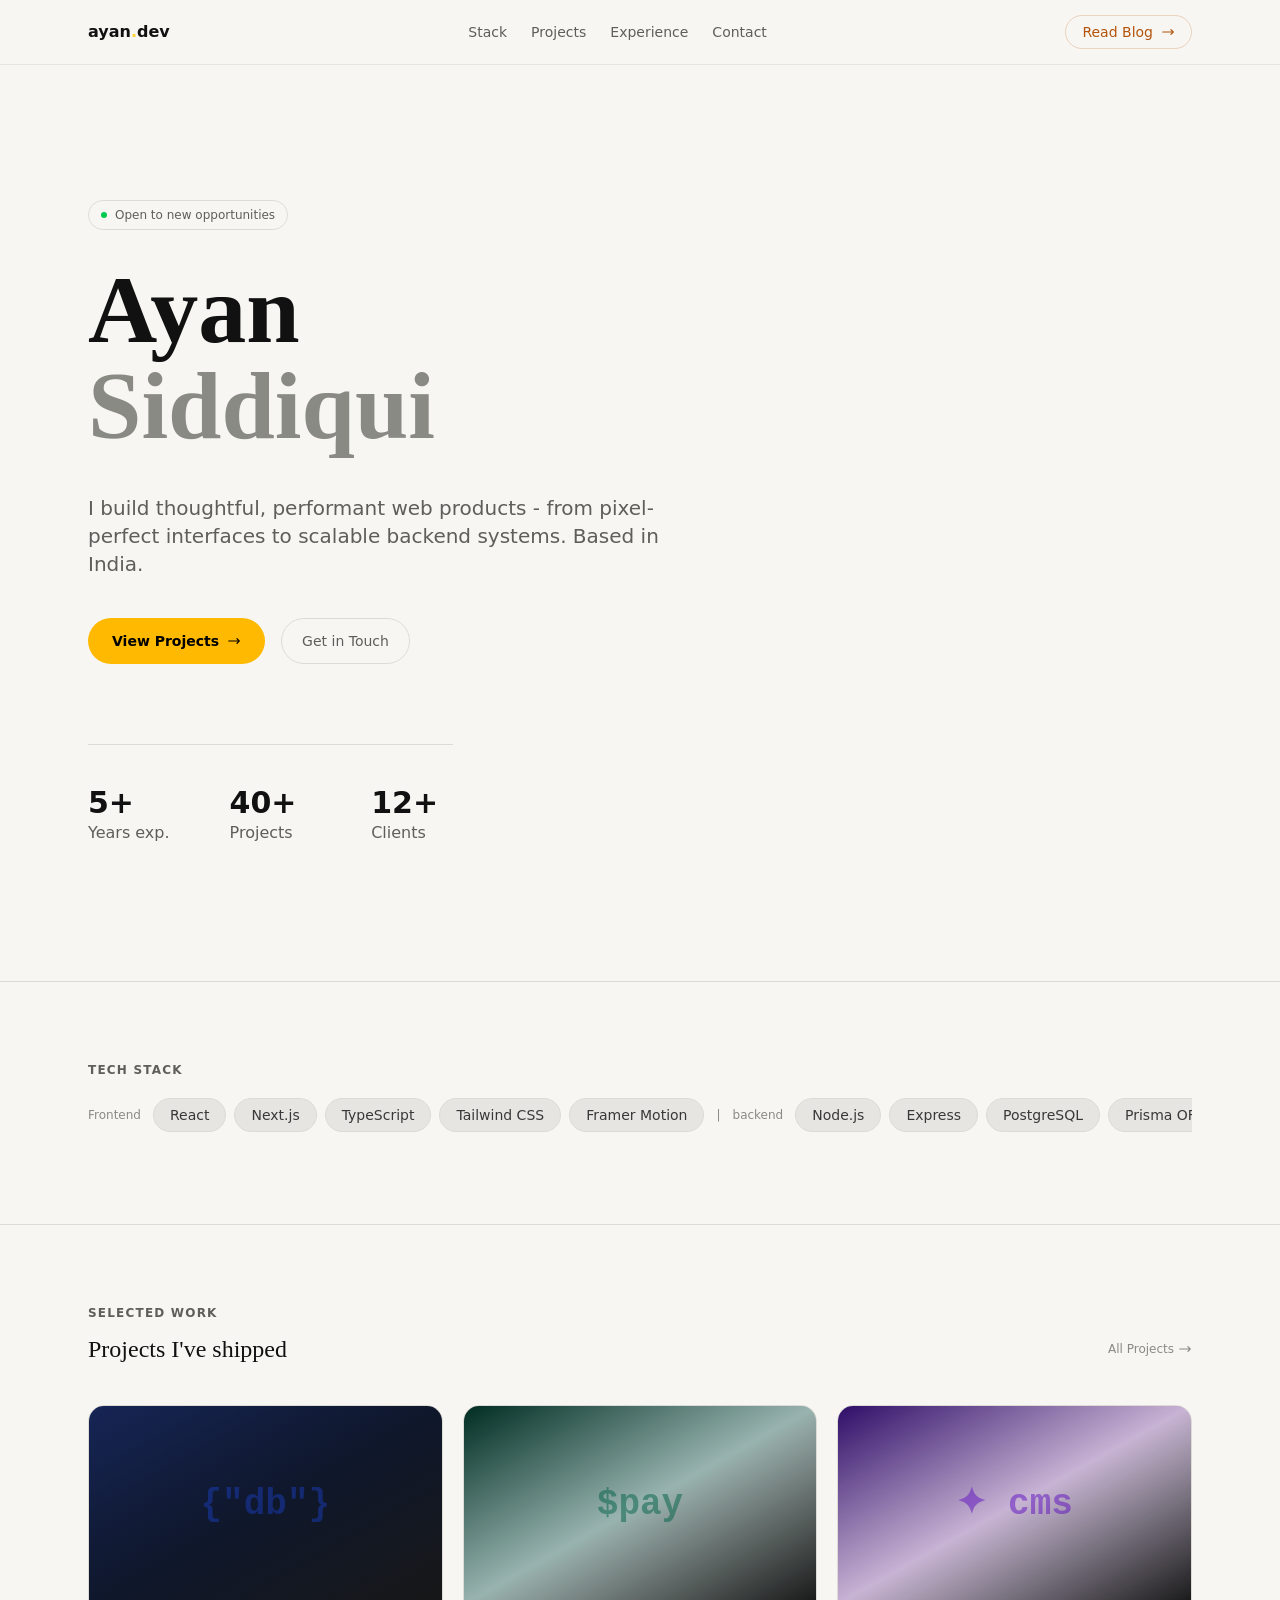
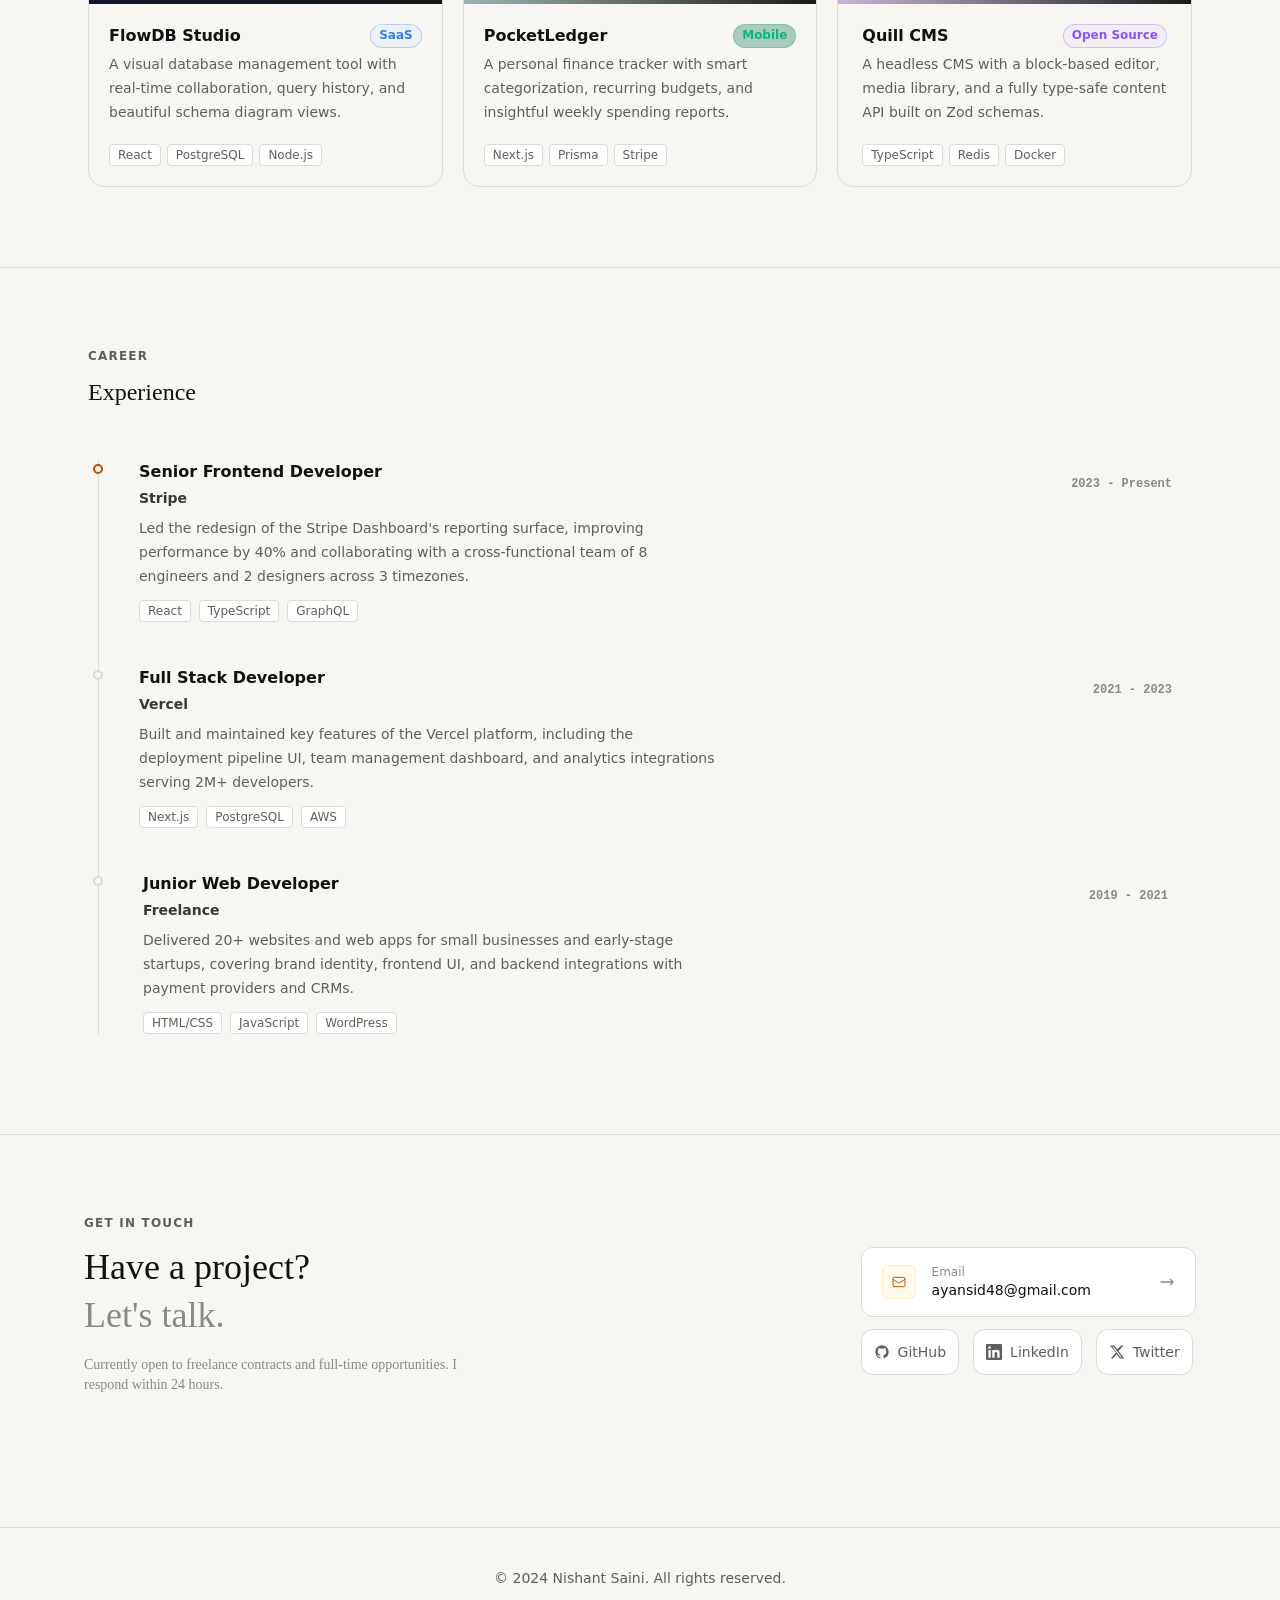
==== commit 47bb5c40: "fix and update portfolio" ====
--- a/index.html
+++ b/index.html
@@ -74,9 +74,9 @@
     </section>
 
     <section id="TechStack" class="py-20 border-b border-(--border)">
-        <div class="max-w-6xl mx-auto px-6 overflow-x-auto">
+        <div class="max-w-6xl mx-auto px-6 ">
             <p class="text-(--text-3) font-bold tracking-widest text-xs uppercase mb-5">Tech Stack</p>
-            <div class="flex gap-3 items-center pb-3">
+            <div class="flex gap-3 items-center pb-3 overflow-x-auto">
                 <p class="text-xs text-(--text-4)">Frontend</p>
                 <div class="flex items-center gap-3">
                     <ul class="flex gap-2 items-center">
@@ -137,7 +137,7 @@
     </section>
 
     <section id="Projects" class="py-20 border-b border-(--border)">
-        <div class="max-w-6xl mx-auto pl-6">
+        <div class="max-w-6xl mx-auto px-6">
             <h2 class="uppercase text-(--text-3) tracking-widest text-xs font-bold mb-3">Selected Work</h2>
             <div class="flex mb-10 justify-between">
                 <p class="font-serif text-2xl">Projects I've shipped</p>
@@ -374,8 +374,8 @@
         </div>
     </section>
 
-    <footer id="Contact" class="pt-20 pb-7 border-b border-(--border)">
-        <div class="max-w-6xl mx-auto px-6 ">
+    <footer id="Contact" class="py-20 border-b border-(--border)">
+        <div class="max-w-6xl mx-auto px-5 ">
             <h2 class="uppercase text-(--text-3) tracking-widest text-xs font-bold mb-4">Get In Touch</h2>
             <div class="max-w-full md:flex justify-between">
                 <div class="mb-13 font-serif text-4xl">
@@ -384,7 +384,7 @@
                     <p class="text-(--text-4) text-sm max-w-sm">Currently open to freelance contracts and full-time
                         opportunities. I respond within 24 hours.</p>
                 </div>
-                <div>
+                <div class="px-">
                     <div
                         class="border border-(--border) inline-block px-5 py-4 rounded-xl hover:cursor-pointer hover:border-(--text-1) group transition-all duration-200 bg-(--surface-solid)">
                         <div class="flex items-center gap-4">
@@ -396,12 +396,12 @@
                                 </svg>
 
                             </div>
-                            <div class="flex gap-20 items-center ">
+                            <div class="flex gap-17 items-center ">
                                 <a href="mailto:ayansid48@gmail.com" class="text-xs text-(--text-4)">Email <p
                                         class=" text-sm group-hover:text-(--accent) transition-all duration-200 text-(--text-1)">
                                         ayansid48@gmail.com </p></a>
                                 <p class="group-hover:translate-x-1 transition-all duration-200 text-(--text-4)"><svg
-                                        class="w-3.5 h-3.5" fill="none" stroke="currentColor" viewBox="0 0 24 24">
+                                        class="w-4 h-4" fill="none" stroke="currentColor" viewBox="0 0 24 24">
                                         <path stroke-linecap="round" stroke-linejoin="round" stroke-width="2"
                                             d="M17 8l4 4m0 0l-4 4m4-4H3" />
                                     </svg></p>
@@ -409,21 +409,21 @@
                             </div>
                         </div>
                     </div>
-                    <div class="text-(--text-3) flex gap-3 mt-3">
+                    <div class="text-(--text-3) flex gap-3.5 mt-3">
                         <a href=""
-                            class="flex items-center gap-2 border border-(--border) px-3.5 py-3 rounded-xl hover:border-(--text-1) hover:text-(--text-1) text-sm transition-all duration-200 bg-(--surface-solid)"><svg
+                            class="flex items-center gap-2 border border-(--border) px-3 py-3 rounded-xl hover:border-(--text-1) hover:text-(--text-1) text-sm transition-all duration-200 bg-(--surface-solid)"><svg
                                 class="w-4 h-4" fill="currentColor" viewBox="0 0 24 24">
                                 <path
                                     d="M12 2C6.477 2 2 6.484 2 12.017c0 4.425 2.865 8.18 6.839 9.504.5.092.682-.217.682-.483 0-.237-.008-.868-.013-1.703-2.782.605-3.369-1.343-3.369-1.343-.454-1.158-1.11-1.466-1.11-1.466-.908-.62.069-.608.069-.608 1.003.07 1.531 1.032 1.531 1.032.892 1.53 2.341 1.088 2.91.832.092-.647.35-1.088.636-1.338-2.22-.253-4.555-1.113-4.555-4.951 0-1.093.39-1.988 1.029-2.688-.103-.253-.446-1.272.098-2.65 0 0 .84-.27 2.75 1.026A9.564 9.564 0 0112 6.844c.85.004 1.705.115 2.504.337 1.909-1.296 2.747-1.027 2.747-1.027.546 1.379.202 2.398.1 2.651.64.7 1.028 1.595 1.028 2.688 0 3.848-2.339 4.695-4.566 4.942.359.31.678.921.678 1.856 0 1.338-.012 2.419-.012 2.747 0 .268.18.58.688.482A10.019 10.019 0 0022 12.017C22 6.484 17.522 2 12 2z" />
                             </svg>GitHub</a>
                         <a href=""
-                            class="flex items-center gap-2 border border-(--border) px-3.5 py-3 rounded-xl hover:border-(--text-1) hover:text-(--text-1) text-sm transition-all duration-200 bg-(--surface-solid)"><svg
+                            class="flex items-center gap-2 border border-(--border) px-3 py-3 rounded-xl hover:border-(--text-1) hover:text-(--text-1) text-sm transition-all duration-200 bg-(--surface-solid)"><svg
                                 class="w-4 h-4" fill="currentColor" viewBox="0 0 24 24">
                                 <path
                                     d="M20.447 20.452h-3.554v-5.569c0-1.328-.027-3.037-1.852-3.037-1.853 0-2.136 1.445-2.136 2.939v5.667H9.351V9h3.414v1.561h.046c.477-.9 1.637-1.85 3.37-1.85 3.601 0 4.267 2.37 4.267 5.455v6.286zM5.337 7.433a2.062 2.062 0 01-2.063-2.065 2.064 2.064 0 112.063 2.065zm1.782 13.019H3.555V9h3.564v11.452zM22.225 0H1.771C.792 0 0 .774 0 1.729v20.542C0 23.227.792 24 1.771 24h20.451C23.2 24 24 23.227 24 22.271V1.729C24 .774 23.2 0 22.222 0h.003z" />
                             </svg>LinkedIn</a>
                         <a href=""
-                            class="flex items-center gap-2 border border-(--border) px-3.5 py-3 rounded-xl hover:border-(--text-1) hover:text-(--text-1) text-sm transition-all duration-200 bg-(--surface-solid)"><svg
+                            class="flex items-center gap-2 border border-(--border) px-3 py-3 rounded-xl hover:border-(--text-1) hover:text-(--text-1) text-sm transition-all duration-200 bg-(--surface-solid)"><svg
                                 class="w-4 h-4" fill="currentColor" viewBox="0 0 24 24">
                                 <path
                                     d="M18.244 2.25h3.308l-7.227 8.26 8.502 11.24H16.17l-4.714-6.231-5.401 6.231H2.736l7.73-8.835L1.254 2.25H8.08l4.259 5.63 5.905-5.63zm-1.161 17.52h1.833L7.084 4.126H5.117z" />
--- a/output.css
+++ b/output.css
@@ -67,6 +67,7 @@
     --radius-lg: 0.5rem;
     --radius-xl: 0.75rem;
     --radius-2xl: 1rem;
+    --ease-out: cubic-bezier(0, 0, 0.2, 1);
     --animate-pulse: pulse 2s cubic-bezier(0.4, 0, 0.6, 1) infinite;
     --blur-lg: 16px;
     --aspect-video: 16 / 9;
@@ -252,6 +253,9 @@
   .top-24 {
     top: calc(var(--spacing) * 24);
   }
+  .-left-1 {
+    left: calc(var(--spacing) * -1);
+  }
   .-left-1\.5 {
     left: calc(var(--spacing) * -1.5);
   }
@@ -336,6 +340,9 @@
   .mb-20 {
     margin-bottom: calc(var(--spacing) * 20);
   }
+  .ml-2 {
+    margin-left: calc(var(--spacing) * 2);
+  }
   .ml-2\.5 {
     margin-left: calc(var(--spacing) * 2.5);
   }
@@ -366,6 +373,9 @@
   .inline-flex {
     display: inline-flex;
   }
+  .table {
+    display: table;
+  }
   .aspect-video {
     aspect-ratio: var(--aspect-video);
   }
@@ -381,6 +391,9 @@
   .h-2\.5 {
     height: calc(var(--spacing) * 2.5);
   }
+  .h-3 {
+    height: calc(var(--spacing) * 3);
+  }
   .h-3\.5 {
     height: calc(var(--spacing) * 3.5);
   }
@@ -390,6 +403,9 @@
   .h-16 {
     height: calc(var(--spacing) * 16);
   }
+  .h-34 {
+    height: calc(var(--spacing) * 34);
+  }
   .max-h-max {
     max-height: max-content;
   }
@@ -408,6 +424,9 @@
   .w-2\.5 {
     width: calc(var(--spacing) * 2.5);
   }
+  .w-3 {
+    width: calc(var(--spacing) * 3);
+  }
   .w-3\.5 {
     width: calc(var(--spacing) * 3.5);
   }
@@ -435,15 +454,24 @@
   .flex-1 {
     flex: 1;
   }
+  .border-collapse {
+    border-collapse: collapse;
+  }
   .rotate-180 {
     rotate: 180deg;
   }
+  .transform {
+    transform: var(--tw-rotate-x,) var(--tw-rotate-y,) var(--tw-rotate-z,) var(--tw-skew-x,) var(--tw-skew-y,);
+  }
   .animate-pulse {
     animation: var(--animate-pulse);
   }
   .cursor-pointer {
     cursor: pointer;
   }
+  .resize {
+    resize: both;
+  }
   .grid-cols-1 {
     grid-template-columns: repeat(1, minmax(0, 1fr));
   }
@@ -477,6 +505,9 @@
   .gap-3 {
     gap: calc(var(--spacing) * 3);
   }
+  .gap-3\.5 {
+    gap: calc(var(--spacing) * 3.5);
+  }
   .gap-4 {
     gap: calc(var(--spacing) * 4);
   }
@@ -489,8 +520,23 @@
   .gap-15 {
     gap: calc(var(--spacing) * 15);
   }
+  .gap-16 {
+    gap: calc(var(--spacing) * 16);
+  }
+  .gap-17 {
+    gap: calc(var(--spacing) * 17);
+  }
+  .gap-18 {
+    gap: calc(var(--spacing) * 18);
+  }
+  .gap-19 {
+    gap: calc(var(--spacing) * 19);
+  }
   .gap-20 {
     gap: calc(var(--spacing) * 20);
+  }
+  .gap-20\.5 {
+    gap: calc(var(--spacing) * 20.5);
   }
   .gap-31 {
     gap: calc(var(--spacing) * 31);
@@ -555,6 +601,9 @@
   .border-\(--border-subtle\) {
     border-color: var(--border-subtle);
   }
+  .border-amber-400 {
+    border-color: var(--color-amber-400);
+  }
   .border-amber-400\/20 {
     border-color: color-mix(in srgb, oklch(82.8% 0.189 84.429) 20%, transparent);
     @supports (color: color-mix(in lab, red, red)) {
@@ -567,30 +616,45 @@
       border-color: color-mix(in oklab, var(--color-amber-400) 40%, transparent);
     }
   }
+  .border-blue-500 {
+    border-color: var(--color-blue-500);
+  }
   .border-blue-500\/30 {
     border-color: color-mix(in srgb, oklch(62.3% 0.214 259.815) 30%, transparent);
     @supports (color: color-mix(in lab, red, red)) {
       border-color: color-mix(in oklab, var(--color-blue-500) 30%, transparent);
     }
   }
+  .border-emerald-500 {
+    border-color: var(--color-emerald-500);
+  }
   .border-emerald-500\/30 {
     border-color: color-mix(in srgb, oklch(69.6% 0.17 162.48) 30%, transparent);
     @supports (color: color-mix(in lab, red, red)) {
       border-color: color-mix(in oklab, var(--color-emerald-500) 30%, transparent);
     }
   }
+  .border-violet-500 {
+    border-color: var(--color-violet-500);
+  }
   .border-violet-500\/30 {
     border-color: color-mix(in srgb, oklch(60.6% 0.25 292.717) 30%, transparent);
     @supports (color: color-mix(in lab, red, red)) {
       border-color: color-mix(in oklab, var(--color-violet-500) 30%, transparent);
     }
   }
+  .border-white {
+    border-color: var(--color-white);
+  }
   .border-white\/20 {
     border-color: color-mix(in srgb, #fff 20%, transparent);
     @supports (color: color-mix(in lab, red, red)) {
       border-color: color-mix(in oklab, var(--color-white) 20%, transparent);
     }
   }
+  .border-yellow-400 {
+    border-color: var(--color-yellow-400);
+  }
   .border-yellow-400\/20 {
     border-color: color-mix(in srgb, oklch(85.2% 0.199 91.936) 20%, transparent);
     @supports (color: color-mix(in lab, red, red)) {
@@ -618,6 +682,9 @@
   .bg-\(--text-4\) {
     background-color: var(--text-4);
   }
+  .bg-amber-300 {
+    background-color: var(--color-amber-300);
+  }
   .bg-amber-300\/10 {
     background-color: color-mix(in srgb, oklch(87.9% 0.169 91.605) 10%, transparent);
     @supports (color: color-mix(in lab, red, red)) {
@@ -633,12 +700,18 @@
       background-color: color-mix(in oklab, var(--color-amber-400) 10%, transparent);
     }
   }
+  .bg-black {
+    background-color: var(--color-black);
+  }
   .bg-black\/0 {
     background-color: color-mix(in srgb, #000 0%, transparent);
     @supports (color: color-mix(in lab, red, red)) {
       background-color: color-mix(in oklab, var(--color-black) 0%, transparent);
     }
   }
+  .bg-blue-300 {
+    background-color: var(--color-blue-300);
+  }
   .bg-blue-300\/8 {
     background-color: color-mix(in srgb, oklch(80.9% 0.105 251.813) 8%, transparent);
     @supports (color: color-mix(in lab, red, red)) {
@@ -648,6 +721,9 @@
   .bg-blue-400 {
     background-color: var(--color-blue-400);
   }
+  .bg-emerald-800 {
+    background-color: var(--color-emerald-800);
+  }
   .bg-emerald-800\/30 {
     background-color: color-mix(in srgb, oklch(43.2% 0.095 166.913) 30%, transparent);
     @supports (color: color-mix(in lab, red, red)) {
@@ -666,11 +742,17 @@
   .bg-red-400 {
     background-color: var(--color-red-400);
   }
+  .bg-violet-300 {
+    background-color: var(--color-violet-300);
+  }
   .bg-violet-300\/8 {
     background-color: color-mix(in srgb, oklch(81.1% 0.111 293.571) 8%, transparent);
     @supports (color: color-mix(in lab, red, red)) {
       background-color: color-mix(in oklab, var(--color-violet-300) 8%, transparent);
     }
+  }
+  .bg-white {
+    background-color: var(--color-white);
   }
   .bg-white\/2 {
     background-color: color-mix(in srgb, #fff 2%, transparent);
@@ -712,6 +794,11 @@
     --tw-gradient-from: var(--color-violet-950);
     --tw-gradient-stops: var(--tw-gradient-via-stops, var(--tw-gradient-position), var(--tw-gradient-from) var(--tw-gradient-from-position), var(--tw-gradient-to) var(--tw-gradient-to-position));
   }
+  .via-purple-900 {
+    --tw-gradient-via: var(--color-purple-900);
+    --tw-gradient-via-stops: var(--tw-gradient-position), var(--tw-gradient-from) var(--tw-gradient-from-position), var(--tw-gradient-via) var(--tw-gradient-via-position), var(--tw-gradient-to) var(--tw-gradient-to-position);
+    --tw-gradient-stops: var(--tw-gradient-via-stops);
+  }
   .via-purple-900\/30 {
     --tw-gradient-via: color-mix(in srgb, oklch(38.1% 0.176 304.987) 30%, transparent);
     @supports (color: color-mix(in lab, red, red)) {
@@ -725,6 +812,11 @@
     --tw-gradient-via-stops: var(--tw-gradient-position), var(--tw-gradient-from) var(--tw-gradient-from-position), var(--tw-gradient-via) var(--tw-gradient-via-position), var(--tw-gradient-to) var(--tw-gradient-to-position);
     --tw-gradient-stops: var(--tw-gradient-via-stops);
   }
+  .via-teal-900 {
+    --tw-gradient-via: var(--color-teal-900);
+    --tw-gradient-via-stops: var(--tw-gradient-position), var(--tw-gradient-from) var(--tw-gradient-from-position), var(--tw-gradient-via) var(--tw-gradient-via-position), var(--tw-gradient-to) var(--tw-gradient-to-position);
+    --tw-gradient-stops: var(--tw-gradient-via-stops);
+  }
   .via-teal-900\/40 {
     --tw-gradient-via: color-mix(in srgb, oklch(38.6% 0.063 188.416) 40%, transparent);
     @supports (color: color-mix(in lab, red, red)) {
@@ -740,6 +832,9 @@
   .p-2 {
     padding: calc(var(--spacing) * 2);
   }
+  .p-6 {
+    padding: calc(var(--spacing) * 6);
+  }
   .px-2 {
     padding-inline: calc(var(--spacing) * 2);
   }
@@ -758,9 +853,15 @@
   .px-5 {
     padding-inline: calc(var(--spacing) * 5);
   }
+  .px-5\.5 {
+    padding-inline: calc(var(--spacing) * 5.5);
+  }
   .px-6 {
     padding-inline: calc(var(--spacing) * 6);
   }
+  .py-0 {
+    padding-block: 0px;
+  }
   .py-0\.5 {
     padding-block: calc(var(--spacing) * 0.5);
   }
@@ -832,6 +933,9 @@
   }
   .pt-32 {
     padding-top: calc(var(--spacing) * 32);
+  }
+  .pb-0 {
+    padding-bottom: 0px;
   }
   .pb-0\.5 {
     padding-bottom: calc(var(--spacing) * 0.5);
@@ -935,6 +1039,9 @@
   .text-nowrap {
     text-wrap: nowrap;
   }
+  .text-wrap {
+    text-wrap: wrap;
+  }
   .text-\(--accent\) {
     color: var(--accent);
   }
@@ -959,6 +1066,9 @@
   .text-blue-500 {
     color: var(--color-blue-500);
   }
+  .text-blue-800 {
+    color: var(--color-blue-800);
+  }
   .text-blue-800\/50 {
     color: color-mix(in srgb, oklch(42.4% 0.199 265.638) 50%, transparent);
     @supports (color: color-mix(in lab, red, red)) {
@@ -968,6 +1078,9 @@
   .text-emerald-500 {
     color: var(--color-emerald-500);
   }
+  .text-emerald-800 {
+    color: var(--color-emerald-800);
+  }
   .text-emerald-800\/50 {
     color: color-mix(in srgb, oklch(43.2% 0.095 166.913) 50%, transparent);
     @supports (color: color-mix(in lab, red, red)) {
@@ -977,12 +1090,18 @@
   .text-violet-500 {
     color: var(--color-violet-500);
   }
+  .text-violet-800 {
+    color: var(--color-violet-800);
+  }
   .text-violet-800\/50 {
     color: color-mix(in srgb, oklch(43.2% 0.232 292.759) 50%, transparent);
     @supports (color: color-mix(in lab, red, red)) {
       color: color-mix(in oklab, var(--color-violet-800) 50%, transparent);
     }
   }
+  .text-yellow-400 {
+    color: var(--color-yellow-400);
+  }
   .text-yellow-400\/80 {
     color: color-mix(in srgb, oklch(85.2% 0.199 91.936) 80%, transparent);
     @supports (color: color-mix(in lab, red, red)) {
@@ -995,14 +1114,30 @@
   .italic {
     font-style: italic;
   }
+  .underline {
+    text-decoration-line: underline;
+  }
   .opacity-0 {
     opacity: 0%;
+  }
+  .outline {
+    outline-style: var(--tw-outline-style);
+    outline-width: 1px;
   }
   .backdrop-blur-lg {
     --tw-backdrop-blur: blur(var(--blur-lg));
     -webkit-backdrop-filter: var(--tw-backdrop-blur,) var(--tw-backdrop-brightness,) var(--tw-backdrop-contrast,) var(--tw-backdrop-grayscale,) var(--tw-backdrop-hue-rotate,) var(--tw-backdrop-invert,) var(--tw-backdrop-opacity,) var(--tw-backdrop-saturate,) var(--tw-backdrop-sepia,);
     backdrop-filter: var(--tw-backdrop-blur,) var(--tw-backdrop-brightness,) var(--tw-backdrop-contrast,) var(--tw-backdrop-grayscale,) var(--tw-backdrop-hue-rotate,) var(--tw-backdrop-invert,) var(--tw-backdrop-opacity,) var(--tw-backdrop-saturate,) var(--tw-backdrop-sepia,);
   }
+  .backdrop-filter {
+    -webkit-backdrop-filter: var(--tw-backdrop-blur,) var(--tw-backdrop-brightness,) var(--tw-backdrop-contrast,) var(--tw-backdrop-grayscale,) var(--tw-backdrop-hue-rotate,) var(--tw-backdrop-invert,) var(--tw-backdrop-opacity,) var(--tw-backdrop-saturate,) var(--tw-backdrop-sepia,);
+    backdrop-filter: var(--tw-backdrop-blur,) var(--tw-backdrop-brightness,) var(--tw-backdrop-contrast,) var(--tw-backdrop-grayscale,) var(--tw-backdrop-hue-rotate,) var(--tw-backdrop-invert,) var(--tw-backdrop-opacity,) var(--tw-backdrop-saturate,) var(--tw-backdrop-sepia,);
+  }
+  .transition {
+    transition-property: color, background-color, border-color, outline-color, text-decoration-color, fill, stroke, --tw-gradient-from, --tw-gradient-via, --tw-gradient-to, opacity, box-shadow, transform, translate, scale, rotate, filter, -webkit-backdrop-filter, backdrop-filter, display, content-visibility, overlay, pointer-events;
+    transition-timing-function: var(--tw-ease, var(--default-transition-timing-function));
+    transition-duration: var(--tw-duration, var(--default-transition-duration));
+  }
   .transition-all {
     transition-property: all;
     transition-timing-function: var(--tw-ease, var(--default-transition-timing-function));
@@ -1015,6 +1150,10 @@
   .duration-300 {
     --tw-duration: 300ms;
     transition-duration: 300ms;
+  }
+  .ease-out {
+    --tw-ease: var(--ease-out);
+    transition-timing-function: var(--ease-out);
   }
   @media (hover: hover) {
     .group-hover\:translate-x-1:is(:where(.group):hover *) {
@@ -1197,6 +1336,26 @@
 .animate-fade-in-up-3 {
   animation: fadeInUp 0.6s ease-out 0.45s both;
 }
+@property --tw-rotate-x {
+  syntax: "*";
+  inherits: false;
+}
+@property --tw-rotate-y {
+  syntax: "*";
+  inherits: false;
+}
+@property --tw-rotate-z {
+  syntax: "*";
+  inherits: false;
+}
+@property --tw-skew-x {
+  syntax: "*";
+  inherits: false;
+}
+@property --tw-skew-y {
+  syntax: "*";
+  inherits: false;
+}
 @property --tw-border-style {
   syntax: "*";
   inherits: false;
@@ -1256,6 +1415,11 @@
   syntax: "*";
   inherits: false;
 }
+@property --tw-outline-style {
+  syntax: "*";
+  inherits: false;
+  initial-value: solid;
+}
 @property --tw-backdrop-blur {
   syntax: "*";
   inherits: false;
@@ -1293,6 +1457,10 @@
   inherits: false;
 }
 @property --tw-duration {
+  syntax: "*";
+  inherits: false;
+}
+@property --tw-ease {
   syntax: "*";
   inherits: false;
 }
@@ -1319,6 +1487,11 @@
 @layer properties {
   @supports ((-webkit-hyphens: none) and (not (margin-trim: inline))) or ((-moz-orient: inline) and (not (color:rgb(from red r g b)))) {
     *, ::before, ::after, ::backdrop {
+      --tw-rotate-x: initial;
+      --tw-rotate-y: initial;
+      --tw-rotate-z: initial;
+      --tw-skew-x: initial;
+      --tw-skew-y: initial;
       --tw-border-style: solid;
       --tw-gradient-position: initial;
       --tw-gradient-from: #0000;
@@ -1332,6 +1505,7 @@
       --tw-leading: initial;
       --tw-font-weight: initial;
       --tw-tracking: initial;
+      --tw-outline-style: solid;
       --tw-backdrop-blur: initial;
       --tw-backdrop-brightness: initial;
       --tw-backdrop-contrast: initial;
@@ -1342,6 +1516,7 @@
       --tw-backdrop-saturate: initial;
       --tw-backdrop-sepia: initial;
       --tw-duration: initial;
+      --tw-ease: initial;
       --tw-translate-x: 0;
       --tw-translate-y: 0;
       --tw-translate-z: 0;
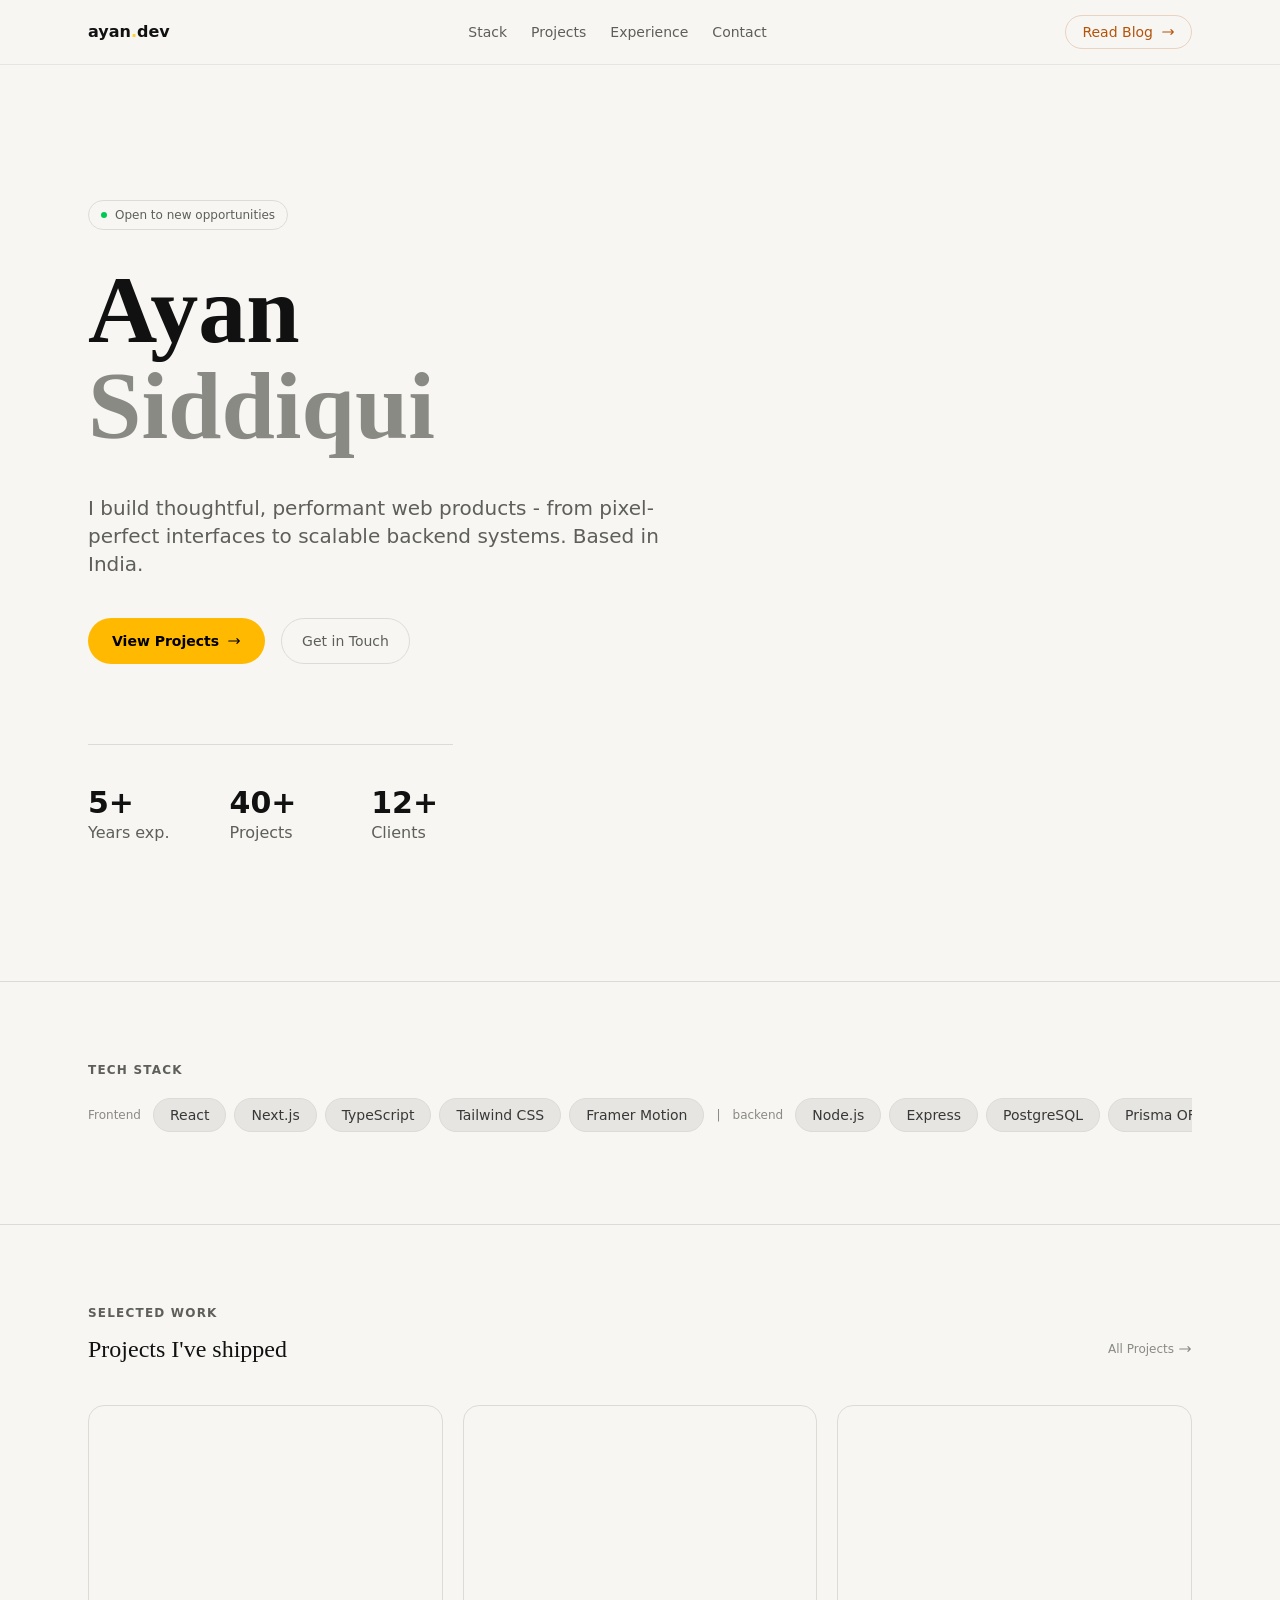
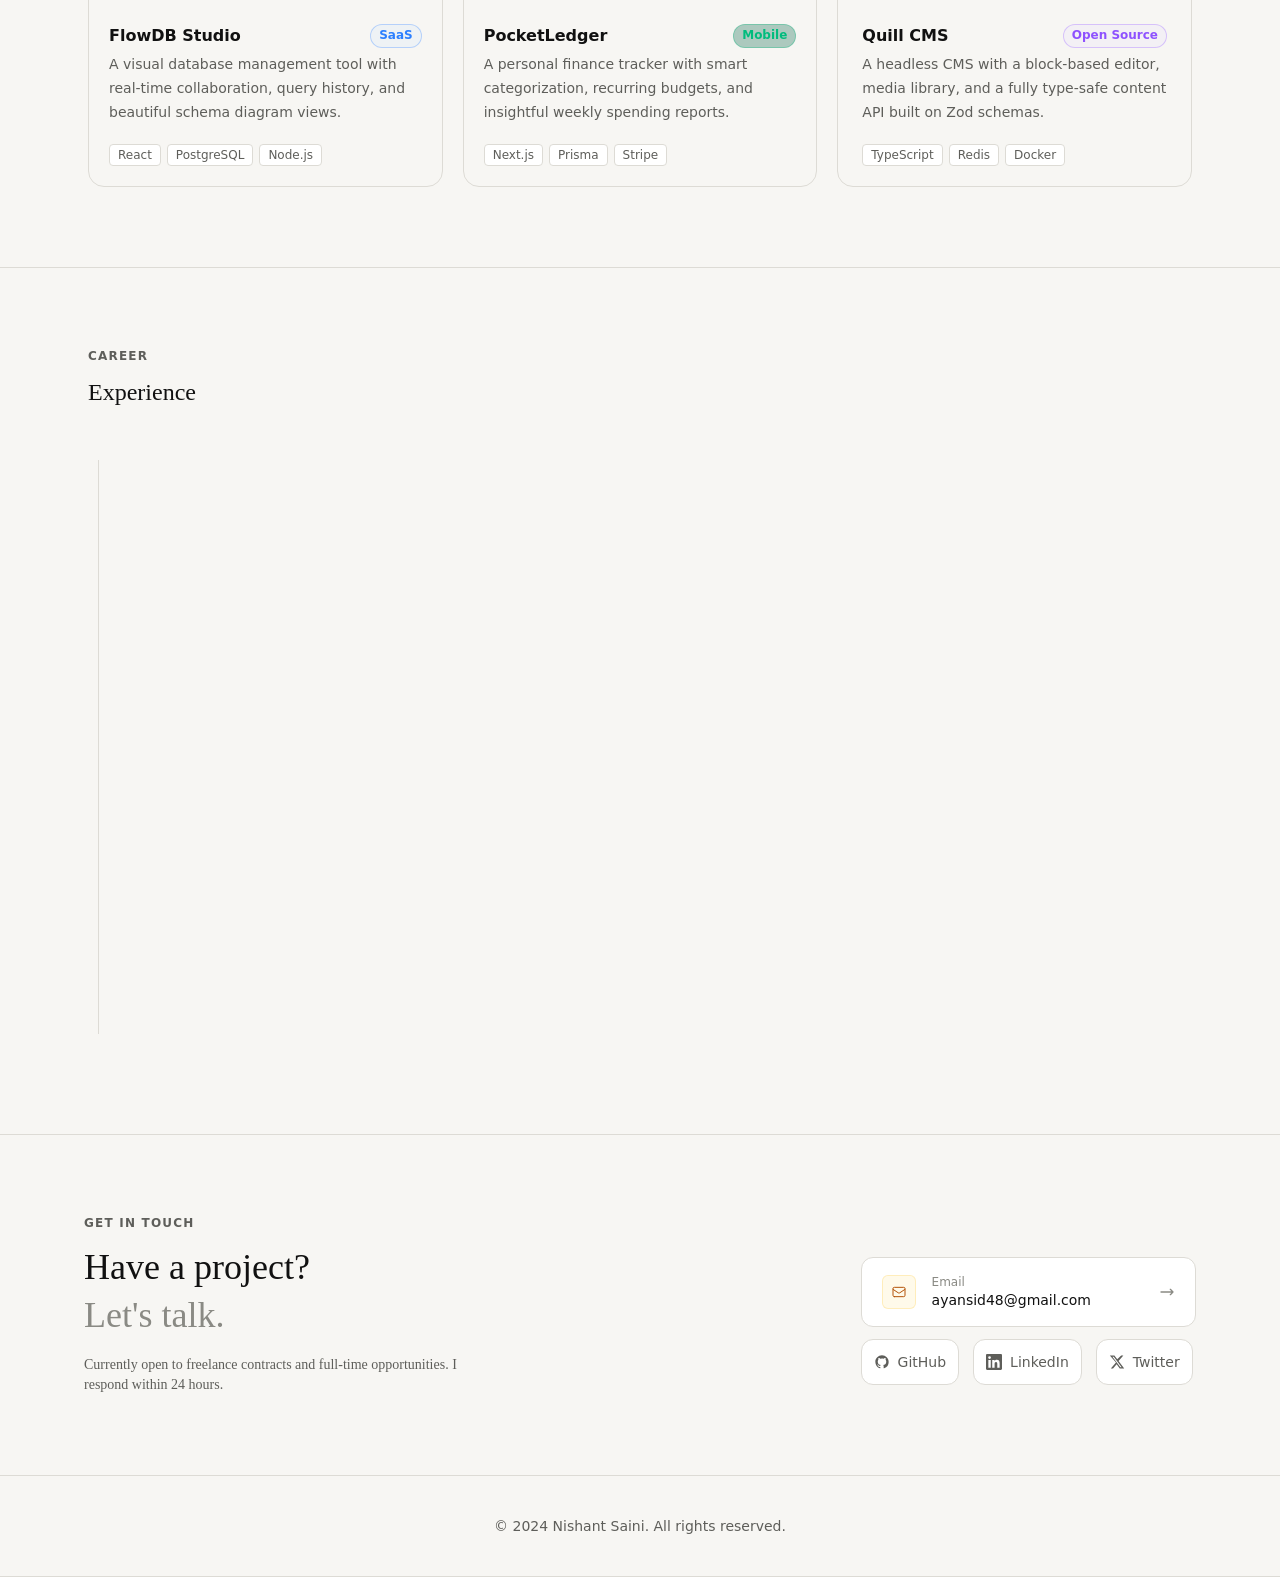
==== commit 8d6e59fd: "updated portfolio" ====
--- a/index.html
+++ b/index.html
@@ -377,14 +377,15 @@
     <footer id="Contact" class="py-20 border-b border-(--border)">
         <div class="max-w-6xl mx-auto px-5 ">
             <h2 class="uppercase text-(--text-3) tracking-widest text-xs font-bold mb-4">Get In Touch</h2>
-            <div class="max-w-full md:flex justify-between">
-                <div class="mb-13 font-serif text-4xl">
+            <div class="">
+                <div class="max-w-full md:flex justify-between items-center">
+                <div class="font-serif text-4xl mb-13 md:mb-0">
                     <p class="mb-2">Have a project?</p>
                     <p class="text-(--text-4) mb-5">Let's talk.</p>
-                    <p class="text-(--text-4) text-sm max-w-sm">Currently open to freelance contracts and full-time
+                    <p class="text-(--text-3) text-sm max-w-sm">Currently open to freelance contracts and full-time
                         opportunities. I respond within 24 hours.</p>
                 </div>
-                <div class="px-">
+                <div class="">
                     <div
                         class="border border-(--border) inline-block px-5 py-4 rounded-xl hover:cursor-pointer hover:border-(--text-1) group transition-all duration-200 bg-(--surface-solid)">
                         <div class="flex items-center gap-4">
@@ -431,6 +432,7 @@
                     </div>
                 </div>
             </div>
+            </div>
         </div>
     </footer>
 
--- a/output.css
+++ b/output.css
@@ -9,7 +9,15 @@
     --color-red-400: oklch(70.4% 0.191 22.216);
     --color-amber-300: oklch(87.9% 0.169 91.605);
     --color-amber-400: oklch(82.8% 0.189 84.429);
+    --color-amber-500: oklch(76.9% 0.188 70.08);
+    --color-amber-600: oklch(66.6% 0.179 58.318);
+    --color-amber-700: oklch(55.5% 0.163 48.998);
+    --color-amber-800: oklch(47.3% 0.137 46.201);
     --color-yellow-400: oklch(85.2% 0.199 91.936);
+    --color-yellow-500: oklch(79.5% 0.184 86.047);
+    --color-yellow-600: oklch(68.1% 0.162 75.834);
+    --color-yellow-700: oklch(55.4% 0.135 66.442);
+    --color-yellow-800: oklch(47.6% 0.114 61.907);
     --color-green-400: oklch(79.2% 0.209 151.711);
     --color-green-500: oklch(72.3% 0.219 149.579);
     --color-emerald-500: oklch(69.6% 0.17 162.48);
@@ -403,9 +411,6 @@
   .h-16 {
     height: calc(var(--spacing) * 16);
   }
-  .h-34 {
-    height: calc(var(--spacing) * 34);
-  }
   .max-h-max {
     max-height: max-content;
   }
@@ -484,6 +489,9 @@
   .items-center {
     align-items: center;
   }
+  .items-end {
+    align-items: flex-end;
+  }
   .items-start {
     align-items: flex-start;
   }
@@ -520,23 +528,8 @@
   .gap-15 {
     gap: calc(var(--spacing) * 15);
   }
-  .gap-16 {
-    gap: calc(var(--spacing) * 16);
-  }
   .gap-17 {
     gap: calc(var(--spacing) * 17);
-  }
-  .gap-18 {
-    gap: calc(var(--spacing) * 18);
-  }
-  .gap-19 {
-    gap: calc(var(--spacing) * 19);
-  }
-  .gap-20 {
-    gap: calc(var(--spacing) * 20);
-  }
-  .gap-20\.5 {
-    gap: calc(var(--spacing) * 20.5);
   }
   .gap-31 {
     gap: calc(var(--spacing) * 31);
@@ -700,6 +693,42 @@
       background-color: color-mix(in oklab, var(--color-amber-400) 10%, transparent);
     }
   }
+  .bg-amber-500 {
+    background-color: var(--color-amber-500);
+  }
+  .bg-amber-500\/10 {
+    background-color: color-mix(in srgb, oklch(76.9% 0.188 70.08) 10%, transparent);
+    @supports (color: color-mix(in lab, red, red)) {
+      background-color: color-mix(in oklab, var(--color-amber-500) 10%, transparent);
+    }
+  }
+  .bg-amber-600 {
+    background-color: var(--color-amber-600);
+  }
+  .bg-amber-600\/10 {
+    background-color: color-mix(in srgb, oklch(66.6% 0.179 58.318) 10%, transparent);
+    @supports (color: color-mix(in lab, red, red)) {
+      background-color: color-mix(in oklab, var(--color-amber-600) 10%, transparent);
+    }
+  }
+  .bg-amber-700 {
+    background-color: var(--color-amber-700);
+  }
+  .bg-amber-700\/10 {
+    background-color: color-mix(in srgb, oklch(55.5% 0.163 48.998) 10%, transparent);
+    @supports (color: color-mix(in lab, red, red)) {
+      background-color: color-mix(in oklab, var(--color-amber-700) 10%, transparent);
+    }
+  }
+  .bg-amber-800 {
+    background-color: var(--color-amber-800);
+  }
+  .bg-amber-800\/10 {
+    background-color: color-mix(in srgb, oklch(47.3% 0.137 46.201) 10%, transparent);
+    @supports (color: color-mix(in lab, red, red)) {
+      background-color: color-mix(in oklab, var(--color-amber-800) 10%, transparent);
+    }
+  }
   .bg-black {
     background-color: var(--color-black);
   }
@@ -773,6 +802,33 @@
     background-color: color-mix(in srgb, oklch(85.2% 0.199 91.936) 10%, transparent);
     @supports (color: color-mix(in lab, red, red)) {
       background-color: color-mix(in oklab, var(--color-yellow-400) 10%, transparent);
+    }
+  }
+  .bg-yellow-500 {
+    background-color: var(--color-yellow-500);
+  }
+  .bg-yellow-500\/10 {
+    background-color: color-mix(in srgb, oklch(79.5% 0.184 86.047) 10%, transparent);
+    @supports (color: color-mix(in lab, red, red)) {
+      background-color: color-mix(in oklab, var(--color-yellow-500) 10%, transparent);
+    }
+  }
+  .bg-yellow-600 {
+    background-color: var(--color-yellow-600);
+  }
+  .bg-yellow-600\/10 {
+    background-color: color-mix(in srgb, oklch(68.1% 0.162 75.834) 10%, transparent);
+    @supports (color: color-mix(in lab, red, red)) {
+      background-color: color-mix(in oklab, var(--color-yellow-600) 10%, transparent);
+    }
+  }
+  .bg-yellow-700 {
+    background-color: var(--color-yellow-700);
+  }
+  .bg-yellow-700\/10 {
+    background-color: color-mix(in srgb, oklch(55.4% 0.135 66.442) 10%, transparent);
+    @supports (color: color-mix(in lab, red, red)) {
+      background-color: color-mix(in oklab, var(--color-yellow-700) 10%, transparent);
     }
   }
   .bg-linear-to-br {
@@ -832,9 +888,6 @@
   .p-2 {
     padding: calc(var(--spacing) * 2);
   }
-  .p-6 {
-    padding: calc(var(--spacing) * 6);
-  }
   .px-2 {
     padding-inline: calc(var(--spacing) * 2);
   }
@@ -844,18 +897,12 @@
   .px-3 {
     padding-inline: calc(var(--spacing) * 3);
   }
-  .px-3\.5 {
-    padding-inline: calc(var(--spacing) * 3.5);
-  }
   .px-4 {
     padding-inline: calc(var(--spacing) * 4);
   }
   .px-5 {
     padding-inline: calc(var(--spacing) * 5);
   }
-  .px-5\.5 {
-    padding-inline: calc(var(--spacing) * 5.5);
-  }
   .px-6 {
     padding-inline: calc(var(--spacing) * 6);
   }
@@ -928,9 +975,6 @@
   .pt-16 {
     padding-top: calc(var(--spacing) * 16);
   }
-  .pt-20 {
-    padding-top: calc(var(--spacing) * 20);
-  }
   .pt-32 {
     padding-top: calc(var(--spacing) * 32);
   }
@@ -948,9 +992,6 @@
   }
   .pb-3 {
     padding-bottom: calc(var(--spacing) * 3);
-  }
-  .pb-7 {
-    padding-bottom: calc(var(--spacing) * 7);
   }
   .pl-6 {
     padding-left: calc(var(--spacing) * 6);
@@ -1106,6 +1147,39 @@
     color: color-mix(in srgb, oklch(85.2% 0.199 91.936) 80%, transparent);
     @supports (color: color-mix(in lab, red, red)) {
       color: color-mix(in oklab, var(--color-yellow-400) 80%, transparent);
+    }
+  }
+  .text-yellow-600 {
+    color: var(--color-yellow-600);
+  }
+  .text-yellow-600\/80 {
+    color: color-mix(in srgb, oklch(68.1% 0.162 75.834) 80%, transparent);
+    @supports (color: color-mix(in lab, red, red)) {
+      color: color-mix(in oklab, var(--color-yellow-600) 80%, transparent);
+    }
+  }
+  .text-yellow-700 {
+    color: var(--color-yellow-700);
+  }
+  .text-yellow-700\/80 {
+    color: color-mix(in srgb, oklch(55.4% 0.135 66.442) 80%, transparent);
+    @supports (color: color-mix(in lab, red, red)) {
+      color: color-mix(in oklab, var(--color-yellow-700) 80%, transparent);
+    }
+  }
+  .text-yellow-700\/90 {
+    color: color-mix(in srgb, oklch(55.4% 0.135 66.442) 90%, transparent);
+    @supports (color: color-mix(in lab, red, red)) {
+      color: color-mix(in oklab, var(--color-yellow-700) 90%, transparent);
+    }
+  }
+  .text-yellow-800 {
+    color: var(--color-yellow-800);
+  }
+  .text-yellow-800\/80 {
+    color: color-mix(in srgb, oklch(47.6% 0.114 61.907) 80%, transparent);
+    @supports (color: color-mix(in lab, red, red)) {
+      color: color-mix(in oklab, var(--color-yellow-800) 80%, transparent);
     }
   }
   .uppercase {
@@ -1218,6 +1292,9 @@
     }
   }
   @media (width >= 48rem) {
+    .md\:mb-0 {
+      margin-bottom: 0px;
+    }
     .md\:flex {
       display: flex;
     }
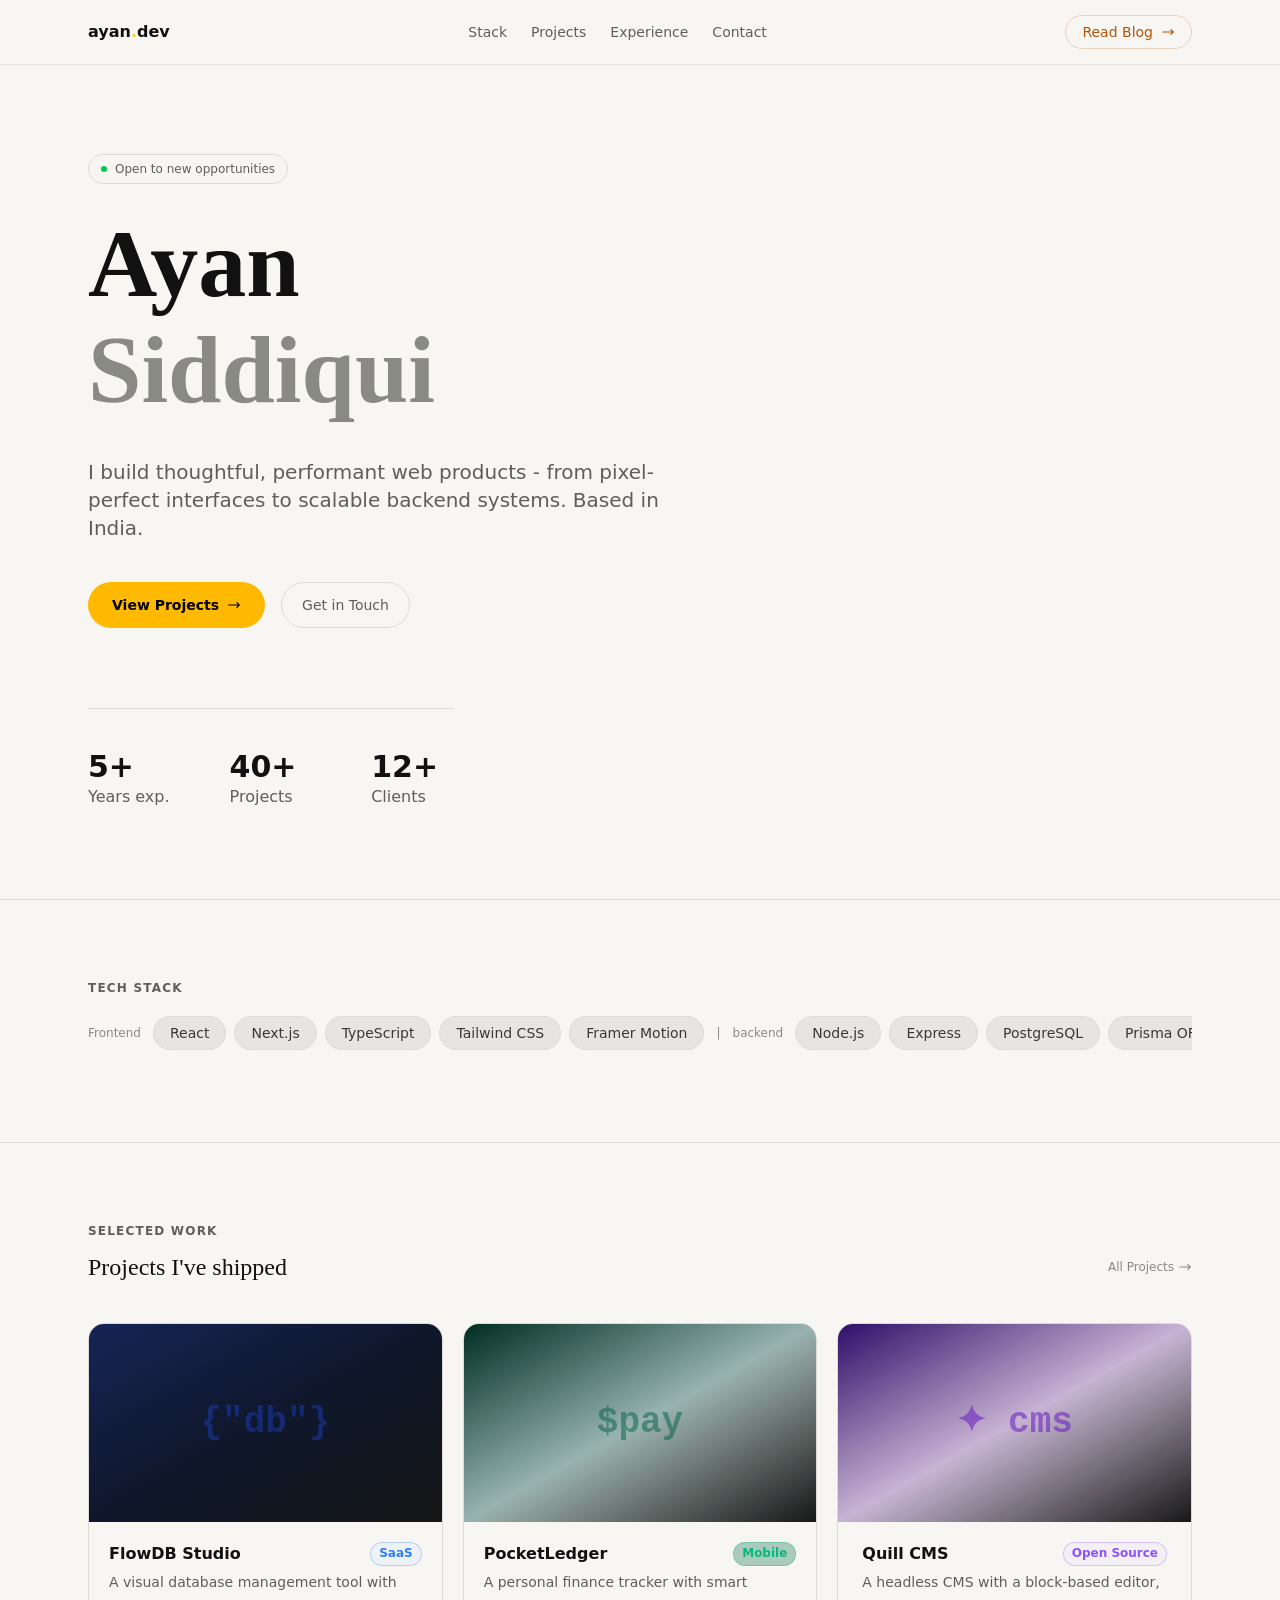
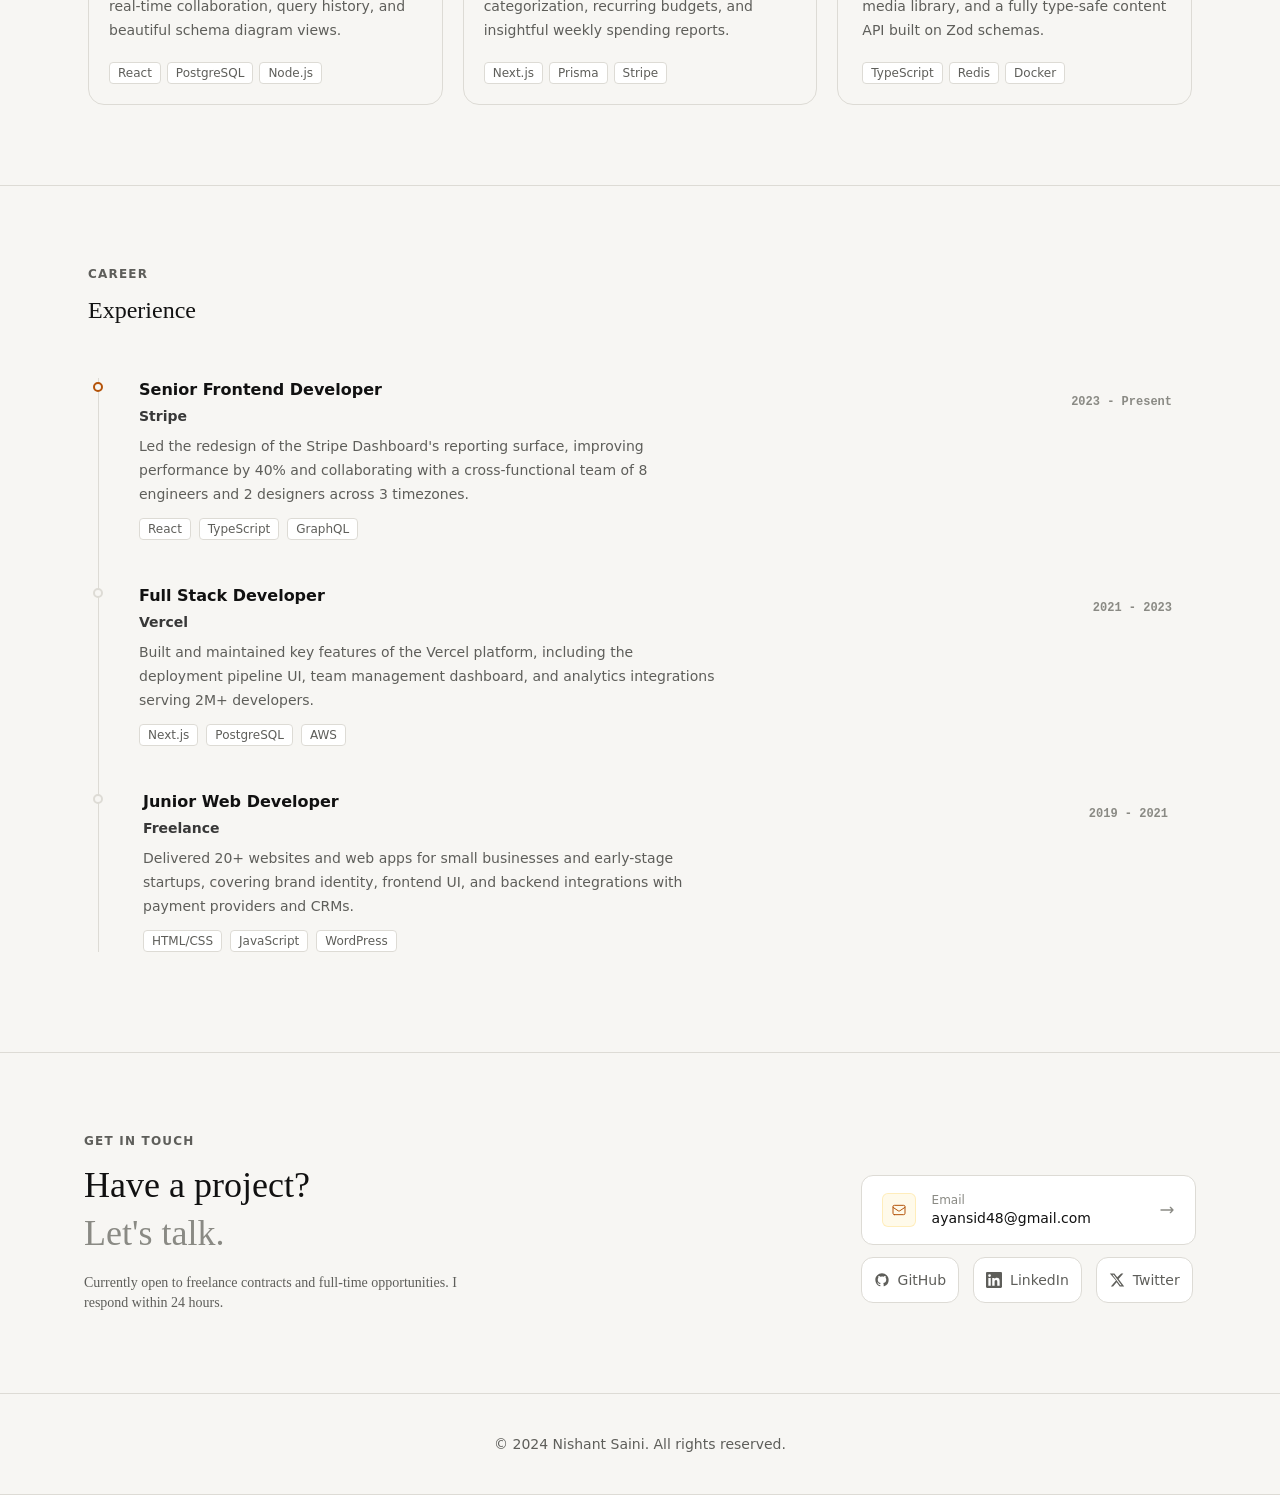
==== commit b617a60a: "updated successfully" ====
--- a/index.html
+++ b/index.html
@@ -29,14 +29,14 @@
     </header>
 
     <section class="min-h-screen pt-16 flex justify-center items-center border-b border-(--border)">
-        <div class="max-w-6xl mx-auto flex flex-col items-start w-full px-6 py-34">
+        <div class="max-w-6xl mx-auto flex flex-col items-start w-full px-6 py-18">
             <div
-                class="inline-flex items-center gap-2 border border-(--border) rounded-full text-xs px-3 py-1.5 text-(--text-3) mb-8 animate-fade-in-up">
+                class="inline-flex items-center gap-2 border border-(--border) rounded-full text-xs px-3 py-1.5 text-(--text-3) mb-8 animate-fade-in-up text-nowrap">
                 <span class="inline-block animate-pulse bg-green-500 h-1.5 w-1.5 rounded-full"></span>
                 <p>Open to new opportunities</p>
             </div>
             <h1 class="font-serif text-6xl md:text-8xl lg:text-(7rem) mb-10 font-bold animate-fade-in-up-1">
-                <p class="text-(--text-1)">Ayan</p>
+                <p class="text-(--text-1) pb-2.5">Ayan</p>
                 <p class="text-(--text-4)">Siddiqui</p>
             </h1>
             <p class="text-(--text-3) text-xl max-w-xl mb-10 animate-fade-in-up-1">I build thoughtful, performant web
@@ -45,7 +45,7 @@
 
             <div class="flex gap-4 mb-20 animate-fade-in-up-2">
                 <a href=""
-                    class="text-black bg-amber-400 rounded-full px-6 py-3 text-sm font-semibold flex gap-2 items-center hover:bg-amber-300 transition-all duration-200">View
+                    class="text-black bg-amber-400 rounded-full px-6 py-3 text-sm font-semibold flex gap-2 items-center hover:bg-amber-300 transition-all duration-200 text-nowrap">View
                     Projects
                     <svg class="w-3.5 h-3.5" fill="none" stroke="currentColor" viewBox="0 0 24 24">
                         <path stroke-linecap="round" stroke-linejoin="round" stroke-width="2"
@@ -53,7 +53,7 @@
                     </svg>
                 </a>
                 <a href=""
-                    class="border border-(--border) text-(--text-3) text-sm px-5 py-3 rounded-full hover:border-white hover:text-(--text-1) transition-all duration-200 ">Get
+                    class="border border-(--border) text-(--text-3) text-sm px-5 py-3 rounded-full hover:border-white hover:text-(--text-1) transition-all duration-200 text-nowrap">Get
                     in Touch</a>
             </div>
             <div class="border-t border-(--border) grid grid-cols-3 gap-15 pt-10 animate-fade-in-up-3">
@@ -436,7 +436,7 @@
         </div>
     </footer>
 
-    <section class="py-10 border-b border-(--border) text-sm text-(--text-3)">
+    <section class="py-10 border-b border-(--border) text-sm text-(--text-3) text-nowrap">
         <p class=" flex items-center justify-center">© 2024 Nishant Saini. All rights reserved.</p>
     </section>
 </body>
--- a/output.css
+++ b/output.css
@@ -261,9 +261,6 @@
   .top-24 {
     top: calc(var(--spacing) * 24);
   }
-  .-left-1 {
-    left: calc(var(--spacing) * -1);
-  }
   .-left-1\.5 {
     left: calc(var(--spacing) * -1.5);
   }
@@ -348,9 +345,6 @@
   .mb-20 {
     margin-bottom: calc(var(--spacing) * 20);
   }
-  .ml-2 {
-    margin-left: calc(var(--spacing) * 2);
-  }
   .ml-2\.5 {
     margin-left: calc(var(--spacing) * 2.5);
   }
@@ -381,9 +375,6 @@
   .inline-flex {
     display: inline-flex;
   }
-  .table {
-    display: table;
-  }
   .aspect-video {
     aspect-ratio: var(--aspect-video);
   }
@@ -399,9 +390,6 @@
   .h-2\.5 {
     height: calc(var(--spacing) * 2.5);
   }
-  .h-3 {
-    height: calc(var(--spacing) * 3);
-  }
   .h-3\.5 {
     height: calc(var(--spacing) * 3.5);
   }
@@ -429,9 +417,6 @@
   .w-2\.5 {
     width: calc(var(--spacing) * 2.5);
   }
-  .w-3 {
-    width: calc(var(--spacing) * 3);
-  }
   .w-3\.5 {
     width: calc(var(--spacing) * 3.5);
   }
@@ -459,24 +444,15 @@
   .flex-1 {
     flex: 1;
   }
-  .border-collapse {
-    border-collapse: collapse;
-  }
   .rotate-180 {
     rotate: 180deg;
   }
-  .transform {
-    transform: var(--tw-rotate-x,) var(--tw-rotate-y,) var(--tw-rotate-z,) var(--tw-skew-x,) var(--tw-skew-y,);
-  }
   .animate-pulse {
     animation: var(--animate-pulse);
   }
   .cursor-pointer {
     cursor: pointer;
   }
-  .resize {
-    resize: both;
-  }
   .grid-cols-1 {
     grid-template-columns: repeat(1, minmax(0, 1fr));
   }
@@ -486,11 +462,11 @@
   .flex-col {
     flex-direction: column;
   }
+  .flex-nowrap {
+    flex-wrap: nowrap;
+  }
   .items-center {
     align-items: center;
-  }
-  .items-end {
-    align-items: flex-end;
   }
   .items-start {
     align-items: flex-start;
@@ -594,9 +570,6 @@
   .border-\(--border-subtle\) {
     border-color: var(--border-subtle);
   }
-  .border-amber-400 {
-    border-color: var(--color-amber-400);
-  }
   .border-amber-400\/20 {
     border-color: color-mix(in srgb, oklch(82.8% 0.189 84.429) 20%, transparent);
     @supports (color: color-mix(in lab, red, red)) {
@@ -609,45 +582,30 @@
       border-color: color-mix(in oklab, var(--color-amber-400) 40%, transparent);
     }
   }
-  .border-blue-500 {
-    border-color: var(--color-blue-500);
-  }
   .border-blue-500\/30 {
     border-color: color-mix(in srgb, oklch(62.3% 0.214 259.815) 30%, transparent);
     @supports (color: color-mix(in lab, red, red)) {
       border-color: color-mix(in oklab, var(--color-blue-500) 30%, transparent);
     }
   }
-  .border-emerald-500 {
-    border-color: var(--color-emerald-500);
-  }
   .border-emerald-500\/30 {
     border-color: color-mix(in srgb, oklch(69.6% 0.17 162.48) 30%, transparent);
     @supports (color: color-mix(in lab, red, red)) {
       border-color: color-mix(in oklab, var(--color-emerald-500) 30%, transparent);
     }
   }
-  .border-violet-500 {
-    border-color: var(--color-violet-500);
-  }
   .border-violet-500\/30 {
     border-color: color-mix(in srgb, oklch(60.6% 0.25 292.717) 30%, transparent);
     @supports (color: color-mix(in lab, red, red)) {
       border-color: color-mix(in oklab, var(--color-violet-500) 30%, transparent);
     }
   }
-  .border-white {
-    border-color: var(--color-white);
-  }
   .border-white\/20 {
     border-color: color-mix(in srgb, #fff 20%, transparent);
     @supports (color: color-mix(in lab, red, red)) {
       border-color: color-mix(in oklab, var(--color-white) 20%, transparent);
     }
   }
-  .border-yellow-400 {
-    border-color: var(--color-yellow-400);
-  }
   .border-yellow-400\/20 {
     border-color: color-mix(in srgb, oklch(85.2% 0.199 91.936) 20%, transparent);
     @supports (color: color-mix(in lab, red, red)) {
@@ -675,9 +633,6 @@
   .bg-\(--text-4\) {
     background-color: var(--text-4);
   }
-  .bg-amber-300 {
-    background-color: var(--color-amber-300);
-  }
   .bg-amber-300\/10 {
     background-color: color-mix(in srgb, oklch(87.9% 0.169 91.605) 10%, transparent);
     @supports (color: color-mix(in lab, red, red)) {
@@ -693,54 +648,12 @@
       background-color: color-mix(in oklab, var(--color-amber-400) 10%, transparent);
     }
   }
-  .bg-amber-500 {
-    background-color: var(--color-amber-500);
-  }
-  .bg-amber-500\/10 {
-    background-color: color-mix(in srgb, oklch(76.9% 0.188 70.08) 10%, transparent);
-    @supports (color: color-mix(in lab, red, red)) {
-      background-color: color-mix(in oklab, var(--color-amber-500) 10%, transparent);
-    }
-  }
-  .bg-amber-600 {
-    background-color: var(--color-amber-600);
-  }
-  .bg-amber-600\/10 {
-    background-color: color-mix(in srgb, oklch(66.6% 0.179 58.318) 10%, transparent);
-    @supports (color: color-mix(in lab, red, red)) {
-      background-color: color-mix(in oklab, var(--color-amber-600) 10%, transparent);
-    }
-  }
-  .bg-amber-700 {
-    background-color: var(--color-amber-700);
-  }
-  .bg-amber-700\/10 {
-    background-color: color-mix(in srgb, oklch(55.5% 0.163 48.998) 10%, transparent);
-    @supports (color: color-mix(in lab, red, red)) {
-      background-color: color-mix(in oklab, var(--color-amber-700) 10%, transparent);
-    }
-  }
-  .bg-amber-800 {
-    background-color: var(--color-amber-800);
-  }
-  .bg-amber-800\/10 {
-    background-color: color-mix(in srgb, oklch(47.3% 0.137 46.201) 10%, transparent);
-    @supports (color: color-mix(in lab, red, red)) {
-      background-color: color-mix(in oklab, var(--color-amber-800) 10%, transparent);
-    }
-  }
-  .bg-black {
-    background-color: var(--color-black);
-  }
   .bg-black\/0 {
     background-color: color-mix(in srgb, #000 0%, transparent);
     @supports (color: color-mix(in lab, red, red)) {
       background-color: color-mix(in oklab, var(--color-black) 0%, transparent);
     }
   }
-  .bg-blue-300 {
-    background-color: var(--color-blue-300);
-  }
   .bg-blue-300\/8 {
     background-color: color-mix(in srgb, oklch(80.9% 0.105 251.813) 8%, transparent);
     @supports (color: color-mix(in lab, red, red)) {
@@ -750,9 +663,6 @@
   .bg-blue-400 {
     background-color: var(--color-blue-400);
   }
-  .bg-emerald-800 {
-    background-color: var(--color-emerald-800);
-  }
   .bg-emerald-800\/30 {
     background-color: color-mix(in srgb, oklch(43.2% 0.095 166.913) 30%, transparent);
     @supports (color: color-mix(in lab, red, red)) {
@@ -771,18 +681,12 @@
   .bg-red-400 {
     background-color: var(--color-red-400);
   }
-  .bg-violet-300 {
-    background-color: var(--color-violet-300);
-  }
   .bg-violet-300\/8 {
     background-color: color-mix(in srgb, oklch(81.1% 0.111 293.571) 8%, transparent);
     @supports (color: color-mix(in lab, red, red)) {
       background-color: color-mix(in oklab, var(--color-violet-300) 8%, transparent);
     }
   }
-  .bg-white {
-    background-color: var(--color-white);
-  }
   .bg-white\/2 {
     background-color: color-mix(in srgb, #fff 2%, transparent);
     @supports (color: color-mix(in lab, red, red)) {
@@ -804,31 +708,10 @@
       background-color: color-mix(in oklab, var(--color-yellow-400) 10%, transparent);
     }
   }
-  .bg-yellow-500 {
-    background-color: var(--color-yellow-500);
-  }
-  .bg-yellow-500\/10 {
-    background-color: color-mix(in srgb, oklch(79.5% 0.184 86.047) 10%, transparent);
-    @supports (color: color-mix(in lab, red, red)) {
-      background-color: color-mix(in oklab, var(--color-yellow-500) 10%, transparent);
-    }
-  }
-  .bg-yellow-600 {
-    background-color: var(--color-yellow-600);
-  }
   .bg-yellow-600\/10 {
     background-color: color-mix(in srgb, oklch(68.1% 0.162 75.834) 10%, transparent);
     @supports (color: color-mix(in lab, red, red)) {
       background-color: color-mix(in oklab, var(--color-yellow-600) 10%, transparent);
-    }
-  }
-  .bg-yellow-700 {
-    background-color: var(--color-yellow-700);
-  }
-  .bg-yellow-700\/10 {
-    background-color: color-mix(in srgb, oklch(55.4% 0.135 66.442) 10%, transparent);
-    @supports (color: color-mix(in lab, red, red)) {
-      background-color: color-mix(in oklab, var(--color-yellow-700) 10%, transparent);
     }
   }
   .bg-linear-to-br {
@@ -850,11 +733,6 @@
     --tw-gradient-from: var(--color-violet-950);
     --tw-gradient-stops: var(--tw-gradient-via-stops, var(--tw-gradient-position), var(--tw-gradient-from) var(--tw-gradient-from-position), var(--tw-gradient-to) var(--tw-gradient-to-position));
   }
-  .via-purple-900 {
-    --tw-gradient-via: var(--color-purple-900);
-    --tw-gradient-via-stops: var(--tw-gradient-position), var(--tw-gradient-from) var(--tw-gradient-from-position), var(--tw-gradient-via) var(--tw-gradient-via-position), var(--tw-gradient-to) var(--tw-gradient-to-position);
-    --tw-gradient-stops: var(--tw-gradient-via-stops);
-  }
   .via-purple-900\/30 {
     --tw-gradient-via: color-mix(in srgb, oklch(38.1% 0.176 304.987) 30%, transparent);
     @supports (color: color-mix(in lab, red, red)) {
@@ -868,11 +746,6 @@
     --tw-gradient-via-stops: var(--tw-gradient-position), var(--tw-gradient-from) var(--tw-gradient-from-position), var(--tw-gradient-via) var(--tw-gradient-via-position), var(--tw-gradient-to) var(--tw-gradient-to-position);
     --tw-gradient-stops: var(--tw-gradient-via-stops);
   }
-  .via-teal-900 {
-    --tw-gradient-via: var(--color-teal-900);
-    --tw-gradient-via-stops: var(--tw-gradient-position), var(--tw-gradient-from) var(--tw-gradient-from-position), var(--tw-gradient-via) var(--tw-gradient-via-position), var(--tw-gradient-to) var(--tw-gradient-to-position);
-    --tw-gradient-stops: var(--tw-gradient-via-stops);
-  }
   .via-teal-900\/40 {
     --tw-gradient-via: color-mix(in srgb, oklch(38.6% 0.063 188.416) 40%, transparent);
     @supports (color: color-mix(in lab, red, red)) {
@@ -906,9 +779,6 @@
   .px-6 {
     padding-inline: calc(var(--spacing) * 6);
   }
-  .py-0 {
-    padding-block: 0px;
-  }
   .py-0\.5 {
     padding-block: calc(var(--spacing) * 0.5);
   }
@@ -942,6 +812,12 @@
   .py-12 {
     padding-block: calc(var(--spacing) * 12);
   }
+  .py-16 {
+    padding-block: calc(var(--spacing) * 16);
+  }
+  .py-18 {
+    padding-block: calc(var(--spacing) * 18);
+  }
   .py-20 {
     padding-block: calc(var(--spacing) * 20);
   }
@@ -957,6 +833,9 @@
   .pt-4 {
     padding-top: calc(var(--spacing) * 4);
   }
+  .pt-5 {
+    padding-top: calc(var(--spacing) * 5);
+  }
   .pt-6 {
     padding-top: calc(var(--spacing) * 6);
   }
@@ -978,9 +857,6 @@
   .pt-32 {
     padding-top: calc(var(--spacing) * 32);
   }
-  .pb-0 {
-    padding-bottom: 0px;
-  }
   .pb-0\.5 {
     padding-bottom: calc(var(--spacing) * 0.5);
   }
@@ -989,6 +865,9 @@
   }
   .pb-2 {
     padding-bottom: calc(var(--spacing) * 2);
+  }
+  .pb-2\.5 {
+    padding-bottom: calc(var(--spacing) * 2.5);
   }
   .pb-3 {
     padding-bottom: calc(var(--spacing) * 3);
@@ -1080,9 +959,6 @@
   .text-nowrap {
     text-wrap: nowrap;
   }
-  .text-wrap {
-    text-wrap: wrap;
-  }
   .text-\(--accent\) {
     color: var(--accent);
   }
@@ -1107,9 +983,6 @@
   .text-blue-500 {
     color: var(--color-blue-500);
   }
-  .text-blue-800 {
-    color: var(--color-blue-800);
-  }
   .text-blue-800\/50 {
     color: color-mix(in srgb, oklch(42.4% 0.199 265.638) 50%, transparent);
     @supports (color: color-mix(in lab, red, red)) {
@@ -1119,9 +992,6 @@
   .text-emerald-500 {
     color: var(--color-emerald-500);
   }
-  .text-emerald-800 {
-    color: var(--color-emerald-800);
-  }
   .text-emerald-800\/50 {
     color: color-mix(in srgb, oklch(43.2% 0.095 166.913) 50%, transparent);
     @supports (color: color-mix(in lab, red, red)) {
@@ -1131,87 +1001,32 @@
   .text-violet-500 {
     color: var(--color-violet-500);
   }
-  .text-violet-800 {
-    color: var(--color-violet-800);
-  }
   .text-violet-800\/50 {
     color: color-mix(in srgb, oklch(43.2% 0.232 292.759) 50%, transparent);
     @supports (color: color-mix(in lab, red, red)) {
       color: color-mix(in oklab, var(--color-violet-800) 50%, transparent);
     }
   }
-  .text-yellow-400 {
-    color: var(--color-yellow-400);
-  }
-  .text-yellow-400\/80 {
-    color: color-mix(in srgb, oklch(85.2% 0.199 91.936) 80%, transparent);
-    @supports (color: color-mix(in lab, red, red)) {
-      color: color-mix(in oklab, var(--color-yellow-400) 80%, transparent);
-    }
-  }
-  .text-yellow-600 {
-    color: var(--color-yellow-600);
-  }
-  .text-yellow-600\/80 {
-    color: color-mix(in srgb, oklch(68.1% 0.162 75.834) 80%, transparent);
-    @supports (color: color-mix(in lab, red, red)) {
-      color: color-mix(in oklab, var(--color-yellow-600) 80%, transparent);
-    }
-  }
-  .text-yellow-700 {
-    color: var(--color-yellow-700);
-  }
-  .text-yellow-700\/80 {
-    color: color-mix(in srgb, oklch(55.4% 0.135 66.442) 80%, transparent);
-    @supports (color: color-mix(in lab, red, red)) {
-      color: color-mix(in oklab, var(--color-yellow-700) 80%, transparent);
-    }
-  }
   .text-yellow-700\/90 {
     color: color-mix(in srgb, oklch(55.4% 0.135 66.442) 90%, transparent);
     @supports (color: color-mix(in lab, red, red)) {
       color: color-mix(in oklab, var(--color-yellow-700) 90%, transparent);
     }
   }
-  .text-yellow-800 {
-    color: var(--color-yellow-800);
-  }
-  .text-yellow-800\/80 {
-    color: color-mix(in srgb, oklch(47.6% 0.114 61.907) 80%, transparent);
-    @supports (color: color-mix(in lab, red, red)) {
-      color: color-mix(in oklab, var(--color-yellow-800) 80%, transparent);
-    }
-  }
   .uppercase {
     text-transform: uppercase;
   }
   .italic {
     font-style: italic;
   }
-  .underline {
-    text-decoration-line: underline;
-  }
   .opacity-0 {
     opacity: 0%;
-  }
-  .outline {
-    outline-style: var(--tw-outline-style);
-    outline-width: 1px;
   }
   .backdrop-blur-lg {
     --tw-backdrop-blur: blur(var(--blur-lg));
     -webkit-backdrop-filter: var(--tw-backdrop-blur,) var(--tw-backdrop-brightness,) var(--tw-backdrop-contrast,) var(--tw-backdrop-grayscale,) var(--tw-backdrop-hue-rotate,) var(--tw-backdrop-invert,) var(--tw-backdrop-opacity,) var(--tw-backdrop-saturate,) var(--tw-backdrop-sepia,);
     backdrop-filter: var(--tw-backdrop-blur,) var(--tw-backdrop-brightness,) var(--tw-backdrop-contrast,) var(--tw-backdrop-grayscale,) var(--tw-backdrop-hue-rotate,) var(--tw-backdrop-invert,) var(--tw-backdrop-opacity,) var(--tw-backdrop-saturate,) var(--tw-backdrop-sepia,);
   }
-  .backdrop-filter {
-    -webkit-backdrop-filter: var(--tw-backdrop-blur,) var(--tw-backdrop-brightness,) var(--tw-backdrop-contrast,) var(--tw-backdrop-grayscale,) var(--tw-backdrop-hue-rotate,) var(--tw-backdrop-invert,) var(--tw-backdrop-opacity,) var(--tw-backdrop-saturate,) var(--tw-backdrop-sepia,);
-    backdrop-filter: var(--tw-backdrop-blur,) var(--tw-backdrop-brightness,) var(--tw-backdrop-contrast,) var(--tw-backdrop-grayscale,) var(--tw-backdrop-hue-rotate,) var(--tw-backdrop-invert,) var(--tw-backdrop-opacity,) var(--tw-backdrop-saturate,) var(--tw-backdrop-sepia,);
-  }
-  .transition {
-    transition-property: color, background-color, border-color, outline-color, text-decoration-color, fill, stroke, --tw-gradient-from, --tw-gradient-via, --tw-gradient-to, opacity, box-shadow, transform, translate, scale, rotate, filter, -webkit-backdrop-filter, backdrop-filter, display, content-visibility, overlay, pointer-events;
-    transition-timing-function: var(--tw-ease, var(--default-transition-timing-function));
-    transition-duration: var(--tw-duration, var(--default-transition-duration));
-  }
   .transition-all {
     transition-property: all;
     transition-timing-function: var(--tw-ease, var(--default-transition-timing-function));
@@ -1224,10 +1039,6 @@
   .duration-300 {
     --tw-duration: 300ms;
     transition-duration: 300ms;
-  }
-  .ease-out {
-    --tw-ease: var(--ease-out);
-    transition-timing-function: var(--ease-out);
   }
   @media (hover: hover) {
     .group-hover\:translate-x-1:is(:where(.group):hover *) {
@@ -1413,26 +1224,6 @@
 .animate-fade-in-up-3 {
   animation: fadeInUp 0.6s ease-out 0.45s both;
 }
-@property --tw-rotate-x {
-  syntax: "*";
-  inherits: false;
-}
-@property --tw-rotate-y {
-  syntax: "*";
-  inherits: false;
-}
-@property --tw-rotate-z {
-  syntax: "*";
-  inherits: false;
-}
-@property --tw-skew-x {
-  syntax: "*";
-  inherits: false;
-}
-@property --tw-skew-y {
-  syntax: "*";
-  inherits: false;
-}
 @property --tw-border-style {
   syntax: "*";
   inherits: false;
@@ -1492,11 +1283,6 @@
   syntax: "*";
   inherits: false;
 }
-@property --tw-outline-style {
-  syntax: "*";
-  inherits: false;
-  initial-value: solid;
-}
 @property --tw-backdrop-blur {
   syntax: "*";
   inherits: false;
@@ -1534,10 +1320,6 @@
   inherits: false;
 }
 @property --tw-duration {
-  syntax: "*";
-  inherits: false;
-}
-@property --tw-ease {
   syntax: "*";
   inherits: false;
 }
@@ -1564,11 +1346,6 @@
 @layer properties {
   @supports ((-webkit-hyphens: none) and (not (margin-trim: inline))) or ((-moz-orient: inline) and (not (color:rgb(from red r g b)))) {
     *, ::before, ::after, ::backdrop {
-      --tw-rotate-x: initial;
-      --tw-rotate-y: initial;
-      --tw-rotate-z: initial;
-      --tw-skew-x: initial;
-      --tw-skew-y: initial;
       --tw-border-style: solid;
       --tw-gradient-position: initial;
       --tw-gradient-from: #0000;
@@ -1582,7 +1359,6 @@
       --tw-leading: initial;
       --tw-font-weight: initial;
       --tw-tracking: initial;
-      --tw-outline-style: solid;
       --tw-backdrop-blur: initial;
       --tw-backdrop-brightness: initial;
       --tw-backdrop-contrast: initial;
@@ -1593,7 +1369,6 @@
       --tw-backdrop-saturate: initial;
       --tw-backdrop-sepia: initial;
       --tw-duration: initial;
-      --tw-ease: initial;
       --tw-translate-x: 0;
       --tw-translate-y: 0;
       --tw-translate-z: 0;
